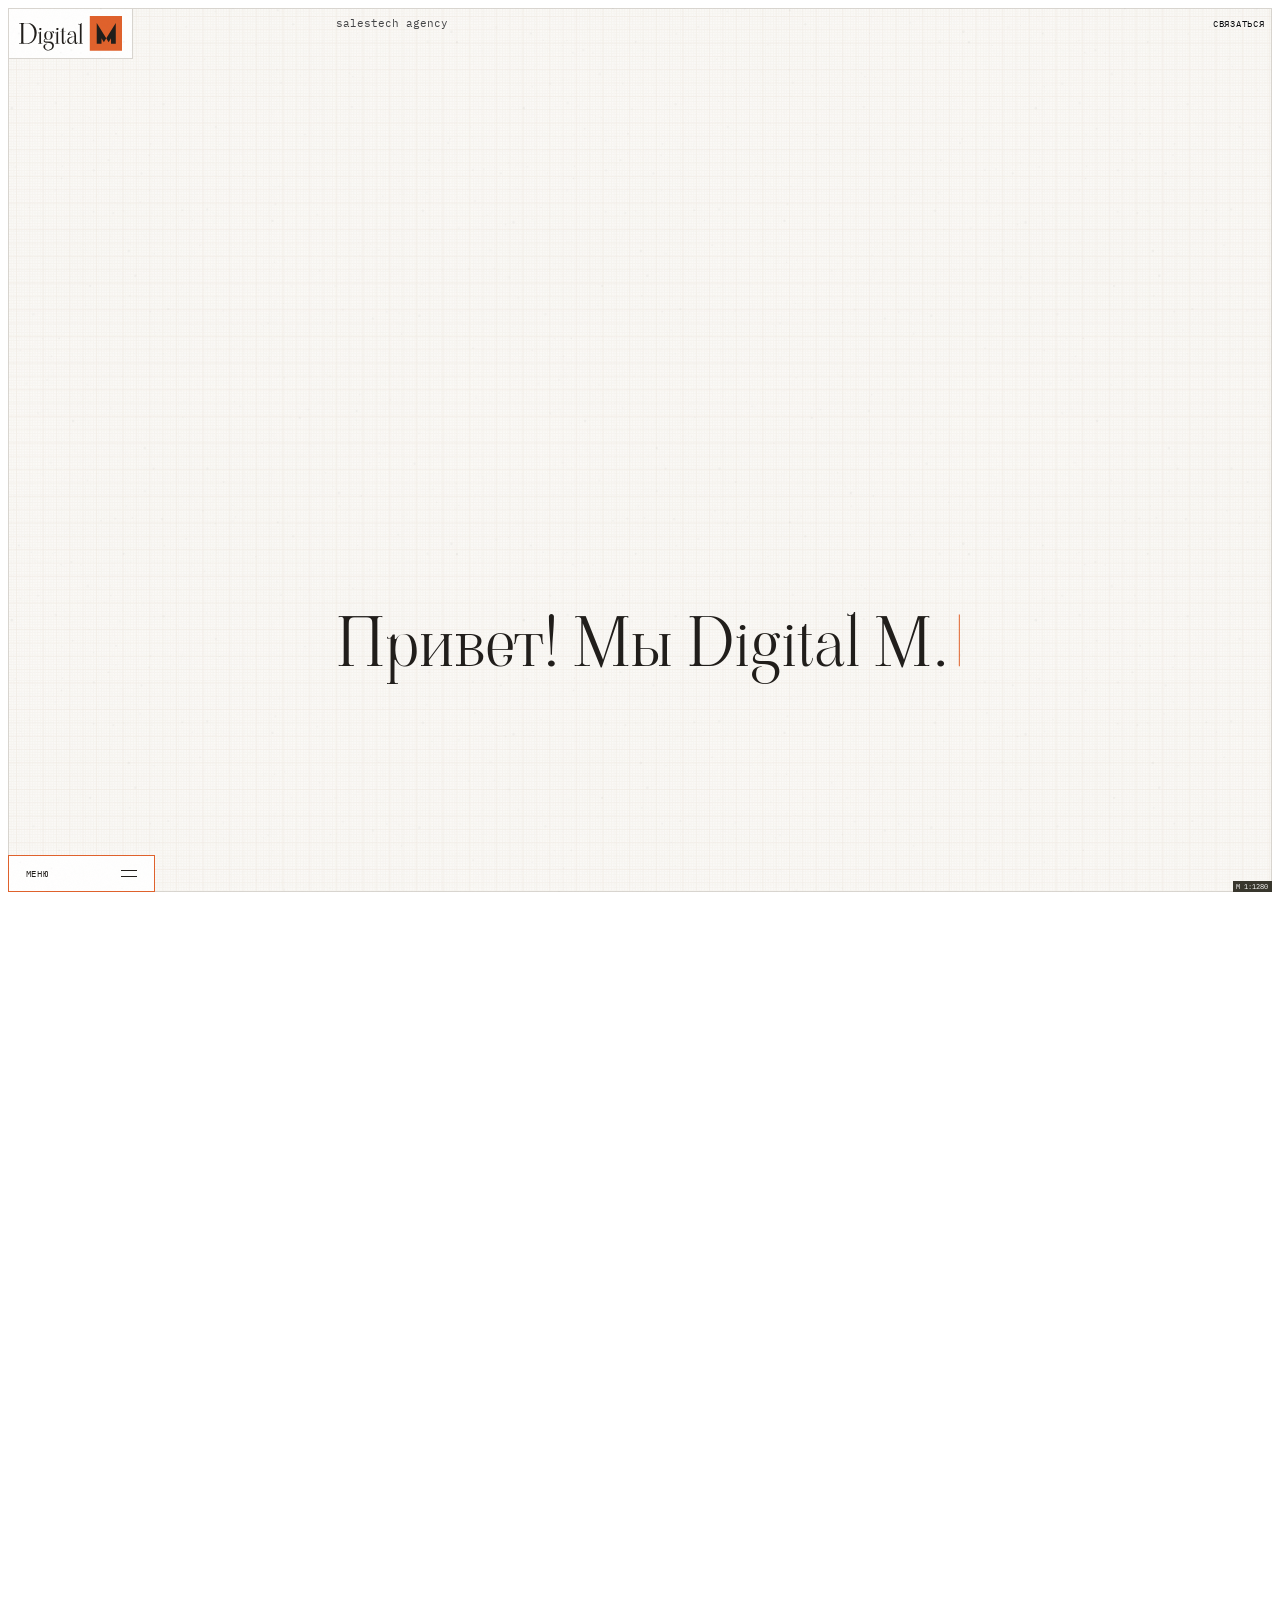
==== 1210/index.html @ f9a09f6c "Digital M — демо сайта 12.10 в /1210/ (попап «Расскажем о кейсах», согласие, вертикальный iPad, икон" ====
<!doctype html>
<html lang="ru">
<meta charset="utf-8">
<meta name="viewport" content="width=device-width, initial-scale=1">
<meta name="robots" content="noindex, nofollow">
<title>Digital M — salestech agency</title>
<meta name="description" content="Digital M — salestech agency: performance-маркетинг, медийная и контекстная реклама, social media и промо.">
<meta property="og:type" content="website">
<meta property="og:title" content="Digital M — salestech agency">
<meta property="og:description" content="Привет! Мы Digital M. Просто и быстро о том, кто мы и что умеем.">
<meta property="og:url" content="https://digitalm.agency/">
<meta property="og:image" content="https://digitalm.agency/og.png">
<meta property="og:image:width" content="1200">
<meta property="og:image:height" content="630">
<meta name="twitter:card" content="summary_large_image">
<link rel="icon" href="favicon.svg" type="image/svg+xml">
<link rel="apple-touch-icon" href="apple-touch-icon.png">
<meta name="theme-color" content="#FBFAF8">
<link rel="preconnect" href="https://fonts.googleapis.com">
<link rel="preconnect" href="https://fonts.gstatic.com" crossorigin>
<link href="https://fonts.googleapis.com/css2?family=IBM+Plex+Mono:wght@400&family=IBM+Plex+Sans:wght@400&family=Viaoda+Libre&display=swap" rel="stylesheet">
<style>
html{ font-size: calc(100vw / 120); }        
html{ scrollbar-width:none }
html::-webkit-scrollbar{ display:none }
:root{
  --paper:#FBFAF8; --ink:#211E1B; --sand:#E0C8A3; --teal:#417E8D; --terra:#E0622C;
  --mark-dark:#B9B5AC;
  --mark: var(--mark-dark);
  --pole: 0.75rem;     
  --col:  7rem;        
  --gut:  3rem;        
  --pad:  0.75rem;     
  --inset: 1rem;       
  --mark-inset: 0.25rem; 
  --ui-inset: 0.75rem;  
  --plate-h: 3.25rem;  
  --btn-size: 0.875rem;  
  --btn-h: 3.5rem;       
  --btn-pad: 1.5625rem;  
  --cross: 0.75rem;    
  --win: var(--paper);
  --win-ink: var(--ink);
  --mm: .25rem;
  --mm-mid: 1.25rem;
  --mm-major: 2.5rem;
  --vellum: #F6F2EC;
  --white: #FFFFFF;
  --ash: #D9D6D1;    
  --bark: #38362D;   
  --mm-c:       #F7F5F1;                                              
  --mm-mid-c:   color-mix(in srgb, #F2EDE6 41%, transparent);         
  --mm-major-c: color-mix(in srgb, #F2EDE6 37%, transparent);         
  --mm-w: .5px;   
  --paper-tex: none;
}
:root.paper-heron{ --paper-tex: url(paper-heron.png); }
:root.paper-white{ --paper-tex: url(paper-heron-white.png); }
@media (max-resolution: 1.5dppx){ :root{ --mm-w: 1px; } }
@media (max-resolution: 1.5dppx){ :root .svc:not(:last-child)::after, :root .f-line, :root .menu-panel a:last-of-type::after{ transform:none; } }   
*{box-sizing:border-box; margin:0}
html{ font-synthesis: none; -webkit-font-smoothing: antialiased; }
body{ background:var(--white); font-family:"IBM Plex Mono",ui-monospace,Menlo,monospace; color:var(--ink);
      font-weight:400; }
.sheet{ position:fixed; inset:0; z-index:1; padding:var(--pole); }
.window{
  position:relative; width:100%; height:100%; background:var(--win); color:var(--win-ink);
  background-image: var(--paper-tex);   
  background-size: 124px 124px;
  overflow:hidden;
  transition: background .35s ease, color .35s ease;
}
.window::before{ content:""; position:absolute; inset:0; pointer-events:none; z-index:1;
  background-image:
    linear-gradient(to right,  var(--mm-major-c) var(--mm-w), transparent var(--mm-w)),
    linear-gradient(to bottom, var(--mm-major-c) var(--mm-w), transparent var(--mm-w)),
    linear-gradient(to right,  var(--mm-mid-c) var(--mm-w), transparent var(--mm-w)),
    linear-gradient(to bottom, var(--mm-mid-c) var(--mm-w), transparent var(--mm-w)),
    linear-gradient(to right,  var(--mm-c) var(--mm-w), transparent var(--mm-w)),
    linear-gradient(to bottom, var(--mm-c) var(--mm-w), transparent var(--mm-w));
  background-size: var(--mm-major) var(--mm-major), var(--mm-major) var(--mm-major),
    var(--mm-mid) var(--mm-mid), var(--mm-mid) var(--mm-mid), var(--mm) var(--mm), var(--mm) var(--mm);
  background-position: var(--pad) var(--pad);
}
.window::after{ content:""; position:absolute; inset:0; pointer-events:none; z-index:4;
  border:1px solid var(--ash); }   
.x{ position:absolute; width:var(--cross); height:var(--cross); pointer-events:none; z-index:4 }
.x::before,.x::after{ content:""; position:absolute; background:var(--mark); }
.x::before{ left:0; top:50%; width:100%; height:1px; transform:translateY(-50%); }
.x::after{ top:0; left:50%; height:100%; width:1px; transform:translateX(-50%); }
.x.tl{ left:var(--mark-inset); top:var(--mark-inset); }
.x.tr{ right:var(--mark-inset); top:var(--mark-inset); }
.x.bl{ left:var(--mark-inset); bottom:var(--mark-inset); }
.x.br{ right:var(--mark-inset); bottom:var(--mark-inset); }
.x{ display:none; }
.plate{ position:absolute; z-index:5; width:13.75rem; height:var(--btn-h);   
        border:1px solid var(--mark-dark); background:var(--white);   
        display:flex; align-items:center; padding:0 var(--btn-pad);
        font-size:var(--btn-size); letter-spacing:.08em; text-transform:uppercase;
        cursor:pointer; overflow:hidden; }
.plate span{ position:relative; z-index:1; transition:color .25s ease; margin-right:auto; }
.plate i{ position:relative; z-index:1; width:1.5rem; height:1.5rem; flex:none; display:block; }
.plate i::before,.plate i::after{ content:""; position:absolute; left:0; top:50%;
          height:1px; width:100%; background:currentColor; transform-origin:center; }
.plate i::before{ transform:translateY(-3px); }
.plate i::after{  transform:translateY(3px); }
.plate::before{ content:""; position:absolute; inset:0; background:var(--terra);
        transform:scaleX(0); transform-origin:left; transition:transform .28s ease; }
.plate:hover::before{ transform:scaleX(1); }
.plate:hover span{ color:var(--paper); }
.plate:hover i::before,.plate:hover i::after{ background:var(--paper); }
.menu{ border-color:var(--terra); }
.logo{ cursor:pointer; position:absolute; z-index:5; left:0; top:0;
       padding:calc(var(--ui-inset) - 1px) calc(var(--inset) - 1px);
       background:var(--white); border:1px solid var(--ash);   
       color:var(--win-ink); line-height:0; }
.logo svg{ height:var(--plate-h); width:auto; display:block; }
.contact{ position:absolute; z-index:5; right:var(--ui-inset); top:var(--ui-inset);
          width:auto; height:auto; border:0; background:none; padding:0;
          line-height:1.5rem; overflow:visible; }
.contact::before{ content:none; }
.contact span{ transition:color .25s ease; margin-right:-.08em; }
.contact:hover span{ color:var(--terra); }
.menu{ left:0; bottom:0; }   
.scale{ position:absolute; z-index:5; right:0; bottom:0;
        font-size:0.6875rem; line-height:1rem;
        background:var(--bark); color:var(--white); padding:0 .375rem 0 .3125rem; }   
.grain, .grain-hot{ position:absolute; pointer-events:none; z-index:6;
                    mix-blend-mode:multiply; will-change:transform; }
.grain{ inset:0; opacity:.1; }   
.grain-hot{ top:0; left:0; width:34rem; height:34rem; opacity:.3;
            margin:-17rem 0 0 -17rem;             
            -webkit-mask-image: radial-gradient(circle at center, #000 0%, rgba(0,0,0,.55) 38%, transparent 70%);
                    mask-image: radial-gradient(circle at center, #000 0%, rgba(0,0,0,.55) 38%, transparent 70%); }
@media (prefers-reduced-motion:reduce){ .grain-hot{ display:none; } }
.fx{ position:absolute; inset:0; width:100%; height:100%; pointer-events:none; z-index:6; mix-blend-mode:multiply; }
.menu-wrap{
  position:absolute; z-index:5; left:0; bottom:var(--btn-h);
  width:13.75rem;   
  pointer-events:none;
}
.menu-wrap .x{ opacity:0; transition:opacity .2s ease .12s; }
.window.menu-open .menu-wrap .x{ opacity:1; }
.menu-wrap .x.tl{ left:calc(var(--cross)*-1); top:calc(var(--cross)*-1); }
.menu-wrap .x.tr{ right:calc(var(--cross)*-1); top:calc(var(--cross)*-1); }
.menu-wrap .x.br{ right:calc(var(--cross)*-1); bottom:calc(var(--cross)*-1); }
.menu-wrap .x.bl{ left:calc(var(--cross)*-1); bottom:calc(var(--btn-h) * -1 - var(--cross)); }
.menu-wrap .x.br{ right:calc(var(--cross)*-1); bottom:calc(var(--btn-h) * -1 - var(--cross)); }
.menu-panel{
  border:1px solid var(--terra); border-bottom:none; background:var(--white);   
  display:grid; overflow:hidden;
  transform:scaleY(0); transform-origin:bottom; opacity:0;
  transition:transform .28s ease, opacity .18s ease;
  pointer-events:none;
}
.menu-panel a{
  position:relative; height:var(--btn-h); display:flex; align-items:center;
  padding:0 var(--btn-pad); overflow:hidden;
  font-size:var(--btn-size); letter-spacing:.08em; text-transform:uppercase;
  color:inherit; text-decoration:none;
}
.menu-panel a:last-of-type{ position:relative; }
.menu-panel a:last-of-type::after{
  content:""; position:absolute; left:0; right:0; bottom:0; height:1px; z-index:2;
  transform:scaleY(.5); transform-origin:bottom;   
  background-image: repeating-linear-gradient(to right,
    var(--rule) 0 10px, transparent 10px 13px);
}
.menu-panel{ --rule: var(--terra); }
.menu-panel a span{ position:relative; z-index:1; transition:color .25s ease; }
.menu-panel a::before{ content:""; position:absolute; inset:0; background:var(--terra);
  transform:scaleX(0); transform-origin:left; transition:transform .28s ease; }
.menu-panel a:hover::before{ transform:scaleX(1); }
.menu-panel a:hover span{ color:var(--paper); }
.menu-contacts{ display:none; }   
.menu-panel a.inert{ color:var(--mark-dark); cursor:default; }
.menu-panel a.inert:hover::before{ transform:scaleX(0); }
.menu-panel a.inert:hover span{ color:var(--mark-dark); }
.window.menu-open .menu-panel{ transform:scaleY(1); opacity:1; pointer-events:auto; }
.window.menu-open .menu{ border-top:none; }
.plate i::before,.plate i::after{ transition:background .25s ease, transform .28s ease; }
.window.menu-open .menu i::before{ transform:translateY(0) rotate(45deg); }
.window.menu-open .menu i::after{  transform:translateY(0) rotate(-45deg); }
.stage{ position:absolute; inset:0; z-index:2; overflow:hidden; }
.belt{ position:absolute; inset:0; will-change:transform; }
.scene{ position:relative; width:100%; height:100%; }
.scene-hero{ display:grid;
  grid-template-columns: repeat(12, var(--col));
  grid-template-rows: 1fr;
  column-gap: var(--gut);
  padding: var(--pad);
  align-content:end;
}
.kicker{ position:absolute; z-index:5; left:30.75rem; top:.6125rem; width:27rem;   
        font-size:1rem; line-height:1.5rem; opacity:.75; }
.kicker, .contact{ mix-blend-mode:difference; color:var(--white); }
.contact span{ color:var(--white); }
.contact:hover span{ color:#1F9DD3; }
.hero-body{ grid-column: 1 / -1; display:grid; grid-template-columns: subgrid; align-items:end;
       padding-bottom:0; margin-bottom:-0.9925rem; }
.tezis{ grid-column: 4 / span 8; font-family:"Viaoda Libre",Georgia,serif;
        font-weight:400; font-size:6.25rem; line-height:6.75rem; }
.tezis{ position:relative; }
.tezis br.m{ display:none; }
.tezis.ждёт{ visibility:hidden; }
.tw{ visibility:hidden; }
.tw.on{ visibility:visible; }
.tw-tail{ display:inline; }
.cursor{ position:absolute; color:var(--terra); opacity:0; pointer-events:none; }
.cursor svg{ display:block; width:100%; height:100%; overflow:visible;
             transform-origin:50% 100%; transition:transform .42s cubic-bezier(.4,0,.2,1); }
.cursor .head{ opacity:0; transition:opacity .28s ease .18s; }
.cursor.typing{ opacity:1; animation:caret-blink 1.06s steps(1,end) infinite; }
.cursor.typing svg{ transform:scaleY(var(--k,1.4)); }
.cursor.done{ opacity:1; pointer-events:auto; cursor:pointer;
              animation:arrow-hint 1.9s ease-in-out infinite; }
.cursor.done .head{ opacity:1; }
.cursor.done:hover{ opacity:.7; }
@keyframes caret-blink{ 0%,52%{opacity:1} 53%,100%{opacity:0} }
@keyframes arrow-hint{ 0%,100%{transform:translateY(-.125rem)} 50%{transform:translateY(.25rem)} }
@media (prefers-reduced-motion:reduce){
  .tw{ visibility:visible; }
  .cursor{ animation:none; }
  .cursor.typing{ display:none; }
}
.scene-team{ display:grid;
  grid-template-columns: repeat(12, var(--col));
  column-gap: var(--gut);
  padding: 9.5rem var(--pad) 0;     
  align-content:start;
}
.marina{ grid-column: 4 / span 3; align-self:start; }
.staff{ grid-column: 8 / span 5; display:grid;
        grid-template-columns: 17rem 17rem; column-gap: 13rem; row-gap: 11rem;
        align-items:start; will-change:transform; }
.card{ display:block; }
.shot{ width:100%; aspect-ratio:1/1; overflow:hidden; background:var(--mark-dark); }
.shot img{ width:100%; height:100%; object-fit:cover; display:block; }
.role{ margin-top:2rem; font-family:"IBM Plex Mono",ui-monospace,monospace;
       font-size:1rem; line-height:1.5rem; color:var(--terra); }      
.name{ margin-top:1.625rem; font-family:"Viaoda Libre",Georgia,serif; font-weight:400;
       font-size:2.5rem; line-height:2.625rem; }  
.bio{ margin-top:1.25rem; font-family:"IBM Plex Sans",system-ui,sans-serif;
      font-size:1.125rem; line-height:1.75rem; letter-spacing:-.02em; }  
.scene-services{ display:grid;
  grid-template-columns: repeat(12, var(--col));
  column-gap: var(--gut);
  padding: 9.5rem var(--pad) 0;
  align-content:start;
}
.svc{ grid-column: 4 / span 9; display:grid; grid-template-columns: subgrid;
      padding: 2rem 0; will-change:transform; position:relative; }
.svc:not(:last-child)::after{ content:""; position:absolute; left:0; right:0; bottom:0; height:1px;
      transform:scaleY(.5); transform-origin:bottom;
      background: repeating-linear-gradient(to right, var(--mark) 0 .625rem, transparent .625rem .8125rem); }
.svc:first-child{ padding-top:0; }
.svc::after, .f .f-line{ clip-path:inset(0 100% 0 0);
      transition:clip-path .8s cubic-bezier(.215,.61,.355,1) var(--dl,0s); }
.svc.in::after, .f.in .f-line{ clip-path:inset(0 0 0 0); }
.svc-name{ grid-column: 1 / span 5; font-family:"Viaoda Libre",Georgia,serif;
           font-weight:400; font-size:6.25rem; line-height:6.75rem; }
.svc-list{ grid-column: 7 / span 3; }
.svc-list li{ list-style:none; }
.svc-list li{ font-family:"IBM Plex Sans",system-ui,sans-serif;
              font-size:1.125rem; line-height:1.75rem; letter-spacing:-.02em; }   
.scene-cases{ display:grid;
  grid-template-columns: repeat(12, var(--col));
  column-gap: var(--gut);
  padding: 9.5rem var(--pad) 0;
  align-content:start;
}
.cases-head{ grid-column: 4 / span 9; display:flex; justify-content:space-between; align-items:flex-end; }
.cases-title{ font-family:"Viaoda Libre",Georgia,serif; font-weight:400; font-size:6.25rem; line-height:6.75rem; margin-top:-.9375rem; }
.cases-nav{ display:flex; align-items:center; gap:1rem; padding-bottom:1rem; font-size:1rem; line-height:1.5rem; }
.cases-arrow{ font:inherit; color:inherit; background:none; border:0; padding:.25rem .5rem; cursor:pointer;
              transition:color .25s ease; }
.cases-arrow:hover{ color:var(--terra); }
.cases-arrow:disabled{ color:var(--mark-dark); cursor:default; }
.cases-tape{ grid-column: 4 / -1; margin-right: calc(-1 * var(--pad)); margin-top:2.5rem; overflow:hidden; }
.cases-track{ display:flex; gap:var(--gut); transition:transform .7s cubic-bezier(.215,.61,.355,1); will-change:transform; }
.case{ flex:0 0 min(57rem, calc((100vh - 35rem) * 16 / 9)); }
.case > *{ --u: 1rem; }   
.case-body{ display:grid; grid-template-columns: minmax(0, 1fr) minmax(0, 1fr); column-gap:calc(3 * var(--u));
            margin-top:calc(1.5 * var(--u)); }
.case-name{ font-family:"Viaoda Libre",Georgia,serif; font-weight:400; font-size:max(calc(2.5 * var(--u)), 2rem); line-height:max(calc(2.625 * var(--u)), 2.125rem); }
.case-desc{ margin-top:calc(1 * var(--u)); font-family:"IBM Plex Sans",system-ui,sans-serif;
            font-size:max(calc(1.125 * var(--u)), 1rem); line-height:max(calc(1.75 * var(--u)), 1.5rem); letter-spacing:-.02em; }   
.case-shot{ position:relative; aspect-ratio:16 / 9; overflow:hidden; background:var(--mark); }
.case-shot img{ width:100%; height:100%; object-fit:cover; display:block; }
.case-chips{ position:absolute; right:calc(.75 * var(--u)); bottom:calc(.75 * var(--u)); display:flex; gap:calc(.25 * var(--u)); margin:0; padding:0; }
.case-chips li{ list-style:none; background:var(--white); padding:calc(.25 * var(--u)) calc(.5 * var(--u));
                font-size:max(calc(.75 * var(--u)), .6875rem); line-height:max(calc(1 * var(--u)), .9375rem); }
.case-nums{ display:grid; grid-template-columns: repeat(2, minmax(0, 1fr)); column-gap:calc(1.5 * var(--u));
            padding-top:0; align-content:start; }   
.num b{ display:block; font-weight:400; font-size:1.5rem; line-height:1.75rem; color:var(--terra);   
        padding-bottom:.8125rem; position:relative; white-space:nowrap; }   
.num b::after{ content:""; position:absolute; left:0; right:0; bottom:0; height:1px;
      background: repeating-linear-gradient(to right, var(--terra) 0 .625rem, transparent .625rem .8125rem); }
.num span{ display:block; margin-top:calc(.75 * var(--u));   
           font-size:max(calc(1 * var(--u)), .875rem); line-height:max(calc(1.25 * var(--u)), 1.125rem); }   
.scene-form{ display:grid;
  grid-template-columns: repeat(12, var(--col));
  column-gap: var(--gut);
  padding: 9.5rem var(--pad) 0;
  align-content:start;
}
.form-head{ grid-column: 4 / span 6; font-family:"Viaoda Libre",Georgia,serif;
            font-weight:400; font-size:6.25rem; line-height:6.75rem; will-change:transform; }
.form-grid{ grid-column: 4 / span 8; display:grid; grid-template-columns: 1fr 1fr;
            column-gap: var(--gut); margin-top:2rem; }
.f{ position:relative; height:6rem; will-change:transform; }
.f.wide{ grid-column: 1 / -1; }
.f.tall{ height:9rem; }
.f textarea{ position:absolute; left:0; bottom:1rem; top:3rem; width:100%;
          border:0; background:transparent; color:inherit; outline:none; resize:none;
          font-family:"IBM Plex Sans",system-ui,sans-serif; font-size:2rem;
          line-height:2.75rem; letter-spacing:-.02em; }
.f.tall .f-file{ position:absolute; right:0; top:1.25rem; height:1.5rem;
         cursor:pointer; display:flex; align-items:center; z-index:2; }
.f-file input{ position:absolute; width:1px; height:1px; opacity:0; pointer-events:none; }
.f-file b{ font-weight:400; font-family:"IBM Plex Mono",ui-monospace,monospace;
           font-size:var(--btn-size); letter-spacing:.08em; text-transform:uppercase;
           color:var(--mark-dark); transition:color .25s ease; }
.f-file:hover b{ color:var(--terra); }
.f-file.has b{ color:var(--win-ink); }
.f-label{ position:absolute; left:0; top:1.25rem; pointer-events:none;
          font-family:"IBM Plex Mono",ui-monospace,monospace; font-size:var(--btn-size);
          line-height:1.5rem; letter-spacing:.08em; text-transform:uppercase;
          color:var(--mark-dark); }
.f input{ position:absolute; left:0; bottom:1rem; width:100%; height:2.25rem;
          border:0; background:transparent; color:inherit; outline:none;
          font-family:"IBM Plex Sans",system-ui,sans-serif; font-size:2rem;
          line-height:2.25rem; letter-spacing:-.02em; }
.f-line{ position:absolute; left:0; right:0; bottom:0; height:1px; background:var(--mark);
        transform:scaleY(.5); transform-origin:bottom; }   
.f-line::after{ content:""; position:absolute; inset:0; background:var(--terra);
          transform:scaleX(0); transform-origin:left; transition:transform .28s ease; }
.f:focus-within .f-line::after{ transform:scaleX(1); }
.form-send{ grid-column: 1 / -1; margin-top:0; width:100%; height:7rem;
            border:0; background:transparent; color:inherit;
            font-family:"IBM Plex Mono",ui-monospace,monospace; font-size:var(--btn-size);
            letter-spacing:.08em; text-transform:uppercase; text-align:left;
            padding:0; cursor:pointer; position:relative;
            display:flex; align-items:center; will-change:transform; }
.form-send span{ position:relative; z-index:1; padding-left:var(--btn-pad);
            transition:color .25s ease; }
.form-send::before{ content:""; position:absolute; inset:-1px 0 0 0; background:var(--terra);
            transform:scaleX(0); transform-origin:left; transition:transform .28s ease; }
.form-send:hover::before{ transform:scaleX(1); }
.form-send:hover span{ color:var(--paper); }
.form-info{ position:absolute; left:30.75rem; right:var(--pad); bottom:.4375rem;
            margin:0; padding:0; border:0;
            display:grid; grid-template-columns: repeat(3, 1fr); column-gap: var(--gut);
            will-change:transform; }   
.form-info div{ display:block; }
.form-info dt{ font-family:"IBM Plex Mono",ui-monospace,monospace; font-size:var(--btn-size);
               line-height:1.5rem; letter-spacing:.08em; text-transform:uppercase;
               color:var(--mark-dark); }
.form-info dd{ margin:.75rem 0 0; font-family:"IBM Plex Sans",system-ui,sans-serif;
               font-size:1.5rem; line-height:2.25rem; }
.form-info dd.fish{ }
.form-info a, .form-info .lnk{ color:inherit; text-decoration:none; cursor:pointer;
            transition:color .25s ease; }
.form-info a:hover, .form-info .lnk:hover{ color:var(--terra); }
.form-info .lnk + .lnk{ margin-left:1.5rem; }
.agree{ grid-column:1 / -1; position:relative; padding:1.5rem 0; display:flex; align-items:center; gap:.75rem;   
        cursor:pointer; font-family:"IBM Plex Sans",system-ui,sans-serif; font-size:1rem; line-height:1.5rem; }
.agree input{ appearance:none; -webkit-appearance:none; flex:none; width:1.25rem; height:1.25rem; margin:0;
        border:1px solid var(--mark-dark); background:var(--white); cursor:pointer; position:relative;
        transition:background .2s ease, border-color .2s ease; }
.agree input:checked{ background:var(--terra); border-color:var(--terra); }
.agree input:checked::after{ content:""; position:absolute; left:.375rem; top:.125rem; width:.3125rem; height:.6875rem;
        border:solid var(--white); border-width:0 1.5px 1.5px 0; transform:rotate(45deg); }
.agree a{ color:inherit; text-decoration:underline; text-underline-offset:.2em; text-decoration-thickness:1px;
        transition:color .25s ease; }
.agree a:hover{ color:var(--terra); }
.f.err .f-label, .agree.err{ color:var(--terra); }
.f.err .f-line::after{ transform:scaleX(1); }          
.agree.err input{ border-color:var(--terra); }
.pop-veil{ position:absolute; inset:0; z-index:7; background:color-mix(in srgb, var(--paper) 78%, transparent);
        opacity:0; pointer-events:none; transition:opacity .28s ease; }
.pop{ position:absolute; z-index:8; left:30.75rem; top:50%; width:57rem;
        background:var(--white); border:1px solid var(--terra); padding:3rem 3rem 0;
        opacity:0; pointer-events:none; transform:translateY(calc(-50% + 1rem));
        transition:opacity .28s ease, transform .28s ease; }
.window.pop-open .pop-veil{ opacity:1; pointer-events:auto; }
.window.pop-open .pop{ opacity:1; pointer-events:auto; transform:translateY(-50%); }
.pop-close{ right:-1px; top:-1px; border-color:var(--terra);
        padding-right:calc(var(--btn-pad) - .125rem); }   
.pop-close i::before{ transform:rotate(45deg); }
.pop-close i::after{  transform:rotate(-45deg); }
.pop-kicker{ font-size:var(--btn-size); line-height:1.5rem; letter-spacing:.08em; text-transform:uppercase;
        color:var(--mark-dark); }
.pop-head{ margin-top:2rem; font-family:"Viaoda Libre",Georgia,serif; font-weight:400;
        font-size:4rem; line-height:4.5rem; }
.pop-text{ margin-top:1rem; max-width:42rem; font-family:"IBM Plex Sans",system-ui,sans-serif;
        font-size:1.25rem; line-height:1.75rem; }
.pop-grid{ display:grid; grid-template-columns:1fr 1fr; column-gap:var(--gut); margin-top:1rem; }
.pop .f .f-line{ clip-path:none; }
.pop .agree{ padding-bottom:3rem; }      
.pop .form-send{ margin:0 -3rem; width:calc(100% + 6rem); }   
.pop .form-send span{ padding-left:calc(3rem + var(--btn-pad)); }   
.pop-done{ display:none; }
.pop.done .pop-grid, .pop.done .pop-text.ask{ display:none; }
.pop.done .pop-done{ display:block; }
.pop-done .form-send{ margin-top:2.5rem; }
.window.paper{ --win:var(--paper); --win-ink:var(--ink);   --mark:var(--mark-dark); }   
.window.sand { --win:var(--sand);  --win-ink:var(--ink);   --mark:var(--paper); }
.window.teal { --win:var(--teal);  --win-ink:var(--paper); --mark:var(--paper); }
.window.ink  { --win:var(--ink);   --win-ink:var(--paper); --mark:var(--paper); }
</style>
<link rel="stylesheet" href="mobile.css?v=1210d" media="(max-width: 767px), (orientation: portrait) and (max-width: 1100px)">
<div class="sheet">
  <div class="window paper" id="win">
    <span class="x tl"></span><span class="x tr"></span><span class="x bl"></span><span class="x br"></span>
    <div class="grain" id="grain"></div>
    <div class="grain-hot" id="grainHot"></div>
    <div class="stage">
    <div class="belt" id="belt">
    <section class="scene scene-hero" id="hero">
      <div class="hero-body">
        <h1 class="tezis">Привет!<br class="m"> Мы Digital&nbsp;M. <br>Просто и&nbsp;быстро<br class="m"> о&nbsp;том, <br class="d">кто мы<br class="m"> и&nbsp;что умеем.<br><span class="tw-tail">&#8203;</span></h1>
        <script>
          (function(){
            var h = document.currentScript.previousElementSibling;
            h.classList.add('ждёт');
            setTimeout(function(){ h.classList.remove('ждёт'); }, 4000);
          })();
        </script>
      </div>
    </section>
    <section class="scene scene-team" id="team">
      <article class="card marina">
        <div class="shot"><img src="foto/marina.png" alt=""></div>
        <div class="role accent">CEO, управляющий партнер</div>
        <h2 class="name">Марина <br>Зрилова</h2>
        <p class="bio">Опыт в&nbsp;digital 15&nbsp;лет. Строю партнерские отношения вдолгую и&nbsp;с&nbsp;направленностью на&nbsp;результат. Средний срок контракта 3&nbsp;года</p>
      </article>
      <div class="staff" id="staff">
          <article class="card">
            <div class="shot"><img src="foto/anastasia.png" alt=""></div>
            <div class="role">директор по развитию</div>
            <h2 class="name">Анастасия <br>Шелехова</h2>
            <p class="bio">Эксперт в&nbsp;digital 7 лет. 4&nbsp;высших образования.<br>Нахожу идеальное решение для&nbsp;вашей бизнес-задачи</p>
          </article>
          <article class="card">
            <div class="shot"><img src="foto/anna.png" alt=""></div>
            <div class="role">медиадиректор</div>
            <h2 class="name">Анна <br>Стец</h2>
            <p class="bio">Опыт в&nbsp;диджитал 10&nbsp;лет.<br>Поиск новых источников трафика, медиа-миксов, новых технологий, обзор медиарынка, трендов</p>
          </article>
          <article class="card">
            <div class="shot"><img src="foto/varvara.png" alt=""></div>
            <div class="role">performance-директор</div>
            <h2 class="name">Варвара <br>Негробова</h2>
            <p class="bio">Эксперт в&nbsp;digital 13&nbsp;лет. Опыт маркетолога на стороне клиента и диджитал-менеджера помогает выстроить четкий бизнес-процесс для&nbsp;быстрой и&nbsp;качественной работы с&nbsp;клиентами</p>
          </article>
          <article class="card">
            <div class="shot"><img src="foto/maria.png" alt=""></div>
            <div class="role">SM-директор</div>
            <h2 class="name">Мария <br>Барабанова</h2>
            <p class="bio">Опыт в&nbsp;digital 8&nbsp;лет.<br>Успешное создание смм-стратегий и&nbsp;реализация btl-кампаний и спецпроектов</p>
          </article>
      </div>
    </section>
    <section class="scene scene-services" id="services">
      <div class="svc">
        <h2 class="svc-name">Brandformance</h2>
        <ul class="svc-list"><li>performance-маркетинг</li><li>медийная реклама</li><li>контекстная реклама</li></ul>
      </div>
      <div class="svc">
        <h2 class="svc-name">Social Media</h2>
        <ul class="svc-list"><li>инфлюэнс-маркетинг</li><li>smm-стратегии</li><li>создание контента / продвижение / публикации / модерация</li><li>посевы в&nbsp;пабликах</li><li>спецпроекты</li></ul>
      </div>
      <div class="svc">
        <h2 class="svc-name">Promo</h2>
        <ul class="svc-list"><li>чековые промо под&nbsp;ключ</li><li>креативные идеи и&nbsp;адаптация под&nbsp;форматы</li><li>варианты механики</li><li>создание промо-сайтов</li><li>размещение</li><li>модерация чеков</li></ul>
      </div>
    </section>
    <section class="scene scene-cases" id="cases">
      <div class="cases-head">
        <h2 class="cases-title">Кейсы</h2>
        <div class="cases-nav" id="casesNav">
          <button class="cases-arrow" data-dir="-1" aria-label="предыдущий кейс">←</button>
          <span class="cases-count" id="casesCount">01 / 02</span>
          <button class="cases-arrow" data-dir="1" aria-label="следующий кейс">→</button>
        </div>
      </div>
      <div class="cases-tape">
        <div class="cases-track" id="casesTrack">
          <article class="case">
            <div class="case-shot"><img src="foto/case-saan.jpg" alt="">
              <ul class="case-chips"><li>медиа</li><li>контекст</li><li>классифайды</li><li>таргет</li></ul></div>
            <div class="case-body"><div class="case-text">
              <h3 class="case-name">МФК SAAN</h3>
              <p class="case-desc">Держим проект в&nbsp;ТОП-3 по&nbsp;продажам без роста бюджета: перестроили медиа под&nbsp;бизнес-цели.</p>
            </div>
            <div class="case-nums">
              <div class="num"><b>ТОП-3</b><span>по продажам в&nbsp;конкурентном поле</span></div>
              <div class="num"><b>x2 раза</b><span>рост доли внутренних продаж</span></div>
            </div></div>
          </article>
          <article class="case">
            <div class="case-shot"><img src="foto/case-brusnika.jpg" alt="">
              <ul class="case-chips"><li>flash-активация</li><li>production</li><li>медиа</li></ul></div>
            <div class="case-body"><div class="case-text">
              <h3 class="case-name">Брусника</h3>
              <p class="case-desc">«Обменяю 20&nbsp;см² на&nbsp;20&nbsp;м²»&nbsp;— сервис обмена жилья через самого знаменитого жителя Фонтанки.</p>
            </div>
            <div class="case-nums">
              <div class="num"><b>&gt;500 тыс</b><span>общий охват</span></div>
              <div class="num"><b>&gt;300</b><span>реакций и&nbsp;репостов</span></div>
            </div></div>
          </article>
        </div>
      </div>
    </section>
    <section class="scene scene-form" id="form">
      <h2 class="form-head">Связаться с&nbsp;нами</h2>
      <form class="form-grid" id="formGrid" data-endpoint="" novalidate>
        <input type="hidden" name="source" value="связаться">
        <div class="f"><span class="f-label">имя</span><input type="text" name="name" aria-label="имя" data-need><span class="f-line"></span></div>
        <div class="f"><span class="f-label">компания</span><input type="text" name="company" aria-label="компания"><span class="f-line"></span></div>
        <div class="f"><span class="f-label">почта</span><input type="email" name="email" aria-label="почта" data-reach><span class="f-line"></span></div>
        <div class="f"><span class="f-label">телефон</span><input type="tel" name="phone" aria-label="телефон" data-reach><span class="f-line"></span></div>
        <div class="f wide tall">
          <span class="f-label">задача</span>
          <label class="f-file" id="fileRow"><b>прикрепить файл</b><input type="file" name="file" id="fileInput"></label>
          <textarea name="task" aria-label="задача" rows="3"></textarea>
          <span class="f-line"></span>
        </div>
        <label class="agree"><input type="checkbox" name="agree">
          <span>Согласен на&nbsp;обработку персональных данных и&nbsp;принимаю <a href="politika.html" target="_blank">политику обработки</a></span></label>
        <button class="form-send" type="submit"><span>отправить</span></button>
      </form>
      <dl class="form-info">
        <div><dt>телефон</dt><dd class="fish"><span class="lnk">+7 000 000-00-00</span></dd></div>
        <div><dt>почта</dt><dd><a href="mailto:info@digitalm.agency">info@digitalm.agency</a></dd></div>
        <div><dt>мессенджеры</dt><dd class="fish"><span class="lnk">телеграм</span><span class="lnk">вотсап</span><span class="lnk">макс</span></dd></div>
      </dl>
    </section>
    </div>
    </div>
    <div class="pop-veil" id="popVeil"></div>
    <div class="pop" id="pop" role="dialog" aria-modal="true" aria-labelledby="popHead" aria-hidden="true">
      <div class="plate pop-close" id="popClose" role="button" tabindex="0"><span>закрыть</span><i></i></div>
      <div class="pop-kicker">кейсы</div>
      <h2 class="pop-head" id="popHead">Расскажем о&nbsp;кейсах</h2>
      <p class="pop-text ask">Оставьте контакты — свяжемся, покажем кейсы на встрече или&nbsp;пришлём&nbsp;подборку под вашу задачу.</p>   
      <form class="pop-grid" id="popForm" data-endpoint="" novalidate>
        <input type="hidden" name="source" value="кейсы">
        <div class="f"><span class="f-label">имя</span><input type="text" name="name" aria-label="имя" data-need><span class="f-line"></span></div>
        <div class="f"><span class="f-label">компания</span><input type="text" name="company" aria-label="компания"><span class="f-line"></span></div>
        <div class="f wide"><span class="f-label">телефон или телеграм</span><input type="text" name="contact" aria-label="телефон или телеграм" data-need><span class="f-line"></span></div>
        <label class="agree"><input type="checkbox" name="agree">
          <span>Согласен на&nbsp;обработку персональных данных и&nbsp;принимаю <a href="politika.html" target="_blank">политику обработки</a></span></label>
        <button class="form-send" type="submit"><span>получить кейсы</span></button>
      </form>
      <div class="pop-done">
        <p class="pop-text">Свяжемся в&nbsp;течение рабочего дня.</p>
        <button class="form-send" type="button" id="popDoneClose"><span>закрыть</span></button>
      </div>
    </div>
    <div class="kicker">salestech agency</div>
    <div class="logo"><svg class="logo-svg" viewBox="322 224 3352 1120" fill="none" xmlns="http://www.w3.org/2000/svg" aria-label="Digital M">
<path d="M3674 224H2610V1344H3674V224Z" fill="#E0622C"/>
<path d="M2834 448L3142 946.355L3065.06 1070.94L2988.04 946.355V1120H2834V448Z" fill="#211E1B"/>
<path d="M3450 448L3142 946.355L3219 1070.94L3295.99 946.355V1120H3450V448Z" fill="#211E1B"/>
<path d="M325.205 1098.77C336.759 1102.42 347.401 1104.24 357.13 1104.24C368.684 1104.24 377.501 1101.2 383.582 1095.12C390.271 1088.43 393.616 1079 393.616 1066.84V501.316C393.616 489.154 390.271 480.033 383.582 473.952C377.501 467.263 368.684 463.918 357.13 463.918C347.401 463.918 336.759 465.743 325.205 469.391V446.588H607.056C659.352 446.588 707.391 459.966 751.174 486.722C795.564 513.478 830.53 551.18 856.07 599.827C881.609 648.474 894.379 703.811 894.379 765.836C894.379 828.47 881.305 887.151 855.157 941.879C829.618 996.607 794.652 1040.39 750.262 1073.23C706.479 1105.46 658.744 1121.57 607.056 1121.57H325.205V1098.77ZM586.989 1106.06C621.65 1106.06 656.919 1094.51 692.797 1071.4C729.282 1048.29 759.991 1012.42 784.923 963.77C809.855 914.515 822.32 853.401 822.32 780.43C822.32 723.878 811.375 671.278 789.484 622.63C768.2 573.375 739.316 534.153 702.83 504.965C666.953 475.776 628.339 461.182 586.989 461.182H504.896C493.951 461.182 483.917 464.527 474.796 471.216C466.283 477.297 462.026 487.33 462.026 501.316V1066.84C462.026 1080.83 466.283 1090.86 474.796 1096.94C483.917 1103.02 493.951 1106.06 504.896 1106.06H586.989Z" fill="currentColor"/>
<path d="M1010.3 678.193C1000.36 678.193 992.07 675.154 985.441 669.077C978.812 663 975.497 655.266 975.497 645.874C975.497 636.483 978.812 628.748 985.441 622.671C992.07 616.594 1000.36 613.556 1010.3 613.556C1020.25 613.556 1028.53 616.87 1035.16 623.5C1042.34 629.577 1045.93 637.035 1045.93 645.874C1045.93 655.266 1042.62 663 1035.99 669.077C1029.36 675.154 1020.8 678.193 1010.3 678.193ZM937.378 1106.62C946.769 1109.38 953.675 1110.76 958.095 1110.76C968.039 1110.76 974.392 1107.45 977.154 1100.82C979.916 1093.64 981.298 1083.14 981.298 1069.33V774.32C973.011 777.082 964.172 778.463 954.78 778.463C950.913 778.463 945.112 777.91 937.378 776.806V754.431H944.836C944.836 758.298 946.769 761.613 950.636 764.375C955.056 767.138 960.028 768.519 965.553 768.519C973.287 768.519 980.193 765.48 986.27 759.403C992.347 753.326 999.805 743.935 1008.64 731.228H1032.68V1069.33C1032.68 1083.69 1033.78 1094.19 1035.99 1100.82C1038.75 1107.45 1044.55 1110.76 1053.39 1110.76C1057.81 1110.76 1064.72 1109.38 1074.11 1106.62V1119.05H937.378V1106.62Z" fill="currentColor"/>
<path d="M985.441 669.077L986.117 668.34H986.117L985.441 669.077ZM985.441 622.671L984.765 621.934V621.934L985.441 622.671ZM1035.16 623.5L1034.45 624.207L1034.48 624.236L1034.52 624.263L1035.16 623.5ZM1035.99 669.077L1035.31 668.34V668.34L1035.99 669.077ZM937.378 1106.62L937.66 1105.66L936.378 1105.28V1106.62H937.378ZM977.154 1100.82L978.077 1101.2L978.083 1101.19L978.088 1101.18L977.154 1100.82ZM981.298 774.32H982.298V772.932L980.981 773.371L981.298 774.32ZM937.378 776.806H936.378V777.673L937.236 777.795L937.378 776.806ZM937.378 754.431V753.431H936.378V754.431H937.378ZM944.836 754.431H945.836V753.431H944.836V754.431ZM950.636 764.375L950.055 765.189L950.08 765.207L950.106 765.223L950.636 764.375ZM1008.64 731.228V730.228H1008.12L1007.82 730.657L1008.64 731.228ZM1032.68 731.228H1033.68V730.228H1032.68V731.228ZM1035.99 1100.82L1035.04 1101.14L1035.05 1101.17L1035.07 1101.2L1035.99 1100.82ZM1074.11 1106.62H1075.11V1105.28L1073.83 1105.66L1074.11 1106.62ZM1074.11 1119.05V1120.05H1075.11V1119.05H1074.11ZM937.378 1119.05H936.378V1120.05H937.378V1119.05ZM1010.3 678.193V677.193C1000.58 677.193 992.542 674.23 986.117 668.34L985.441 669.077L984.765 669.814C991.599 676.079 1000.14 679.193 1010.3 679.193V678.193ZM985.441 669.077L986.117 668.34C979.704 662.462 976.497 655 976.497 645.874H975.497H974.497C974.497 655.532 977.919 663.539 984.765 669.814L985.441 669.077ZM975.497 645.874H976.497C976.497 636.749 979.704 629.287 986.117 623.408L985.441 622.671L984.765 621.934C977.919 628.21 974.497 636.216 974.497 645.874H975.497ZM985.441 622.671L986.117 623.408C992.542 617.519 1000.58 614.556 1010.3 614.556V613.556V612.556C1000.14 612.556 991.599 615.67 984.765 621.934L985.441 622.671ZM1010.3 613.556V614.556C1020 614.556 1028.03 617.777 1034.45 624.207L1035.16 623.5L1035.87 622.793C1029.04 615.964 1020.49 612.556 1010.3 612.556V613.556ZM1035.16 623.5L1034.52 624.263C1041.49 630.164 1044.93 637.35 1044.93 645.874H1045.93H1046.93C1046.93 636.72 1043.2 628.99 1035.81 622.737L1035.16 623.5ZM1045.93 645.874H1044.93C1044.93 655 1041.73 662.462 1035.31 668.34L1035.99 669.077L1036.67 669.814C1043.51 663.539 1046.93 655.532 1046.93 645.874H1045.93ZM1035.99 669.077L1035.31 668.34C1028.9 674.22 1020.59 677.193 1010.3 677.193V678.193V679.193C1021 679.193 1029.82 676.088 1036.67 669.814L1035.99 669.077ZM937.378 1106.62L937.095 1107.58C946.495 1110.34 953.52 1111.76 958.095 1111.76V1110.76V1109.76C953.83 1109.76 947.043 1108.42 937.66 1105.66L937.378 1106.62ZM958.095 1110.76V1111.76C968.257 1111.76 975.099 1108.35 978.077 1101.2L977.154 1100.82L976.231 1100.43C973.685 1106.55 967.82 1109.76 958.095 1109.76V1110.76ZM977.154 1100.82L978.088 1101.18C980.916 1093.82 982.298 1083.18 982.298 1069.33H981.298H980.298C980.298 1083.1 978.917 1093.45 976.221 1100.46L977.154 1100.82ZM981.298 1069.33H982.298V774.32H981.298H980.298V1069.33H981.298ZM981.298 774.32L980.981 773.371C972.804 776.097 964.072 777.463 954.78 777.463V778.463V779.463C964.271 779.463 973.218 778.067 981.614 775.268L981.298 774.32ZM954.78 778.463V777.463C950.987 777.463 945.244 776.919 937.519 775.816L937.378 776.806L937.236 777.795C944.98 778.902 950.839 779.463 954.78 779.463V778.463ZM937.378 776.806H938.378V754.431H937.378H936.378V776.806H937.378ZM937.378 754.431V755.431H944.836V754.431V753.431H937.378V754.431ZM944.836 754.431H943.836C943.836 758.696 945.993 762.287 950.055 765.189L950.636 764.375L951.218 763.562C947.546 760.939 945.836 757.9 945.836 754.431H944.836ZM950.636 764.375L950.106 765.223C954.695 768.091 959.853 769.519 965.553 769.519V768.519V767.519C960.204 767.519 955.418 766.184 951.166 763.527L950.636 764.375ZM965.553 768.519V769.519C973.583 769.519 980.735 766.352 986.977 760.11L986.27 759.403L985.563 758.696C979.65 764.608 972.991 767.519 965.553 767.519V768.519ZM986.27 759.403L986.977 760.11C993.116 753.971 1000.61 744.522 1009.46 731.799L1008.64 731.228L1007.82 730.657C998.995 743.347 991.577 752.682 985.563 758.696L986.27 759.403ZM1008.64 731.228V732.228H1032.68V731.228V730.228H1008.64V731.228ZM1032.68 731.228H1031.68V1069.33H1032.68H1033.68V731.228H1032.68ZM1032.68 1069.33H1031.68C1031.68 1083.71 1032.78 1094.34 1035.04 1101.14L1035.99 1100.82L1036.94 1100.5C1034.78 1094.03 1033.68 1083.67 1033.68 1069.33H1032.68ZM1035.99 1100.82L1035.07 1101.2C1036.53 1104.71 1038.81 1107.37 1041.92 1109.15C1045.01 1110.91 1048.85 1111.76 1053.39 1111.76V1110.76V1109.76C1049.09 1109.76 1045.62 1108.96 1042.91 1107.41C1040.22 1105.87 1038.22 1103.56 1036.91 1100.43L1035.99 1100.82ZM1053.39 1110.76V1111.76C1057.97 1111.76 1064.99 1110.34 1074.39 1107.58L1074.11 1106.62L1073.83 1105.66C1064.44 1108.42 1057.66 1109.76 1053.39 1109.76V1110.76ZM1074.11 1106.62H1073.11V1119.05H1074.11H1075.11V1106.62H1074.11ZM1074.11 1119.05V1118.05H937.378V1119.05V1120.05H1074.11V1119.05ZM937.378 1119.05H938.378V1106.62H937.378H936.378V1119.05H937.378Z" fill="currentColor"/>
<path d="M1396.19 731.228C1387.9 729.018 1377.96 734.267 1366.35 746.973C1380.72 759.68 1391.49 775.424 1398.67 794.208C1405.86 812.991 1409.45 832.88 1409.45 853.873C1409.45 894.754 1398.12 927.901 1375.47 953.314C1353.37 978.727 1318.84 991.433 1271.89 991.433C1234.32 991.433 1203.93 982.042 1180.73 963.258C1168.58 966.573 1160.01 973.202 1155.04 983.147C1150.07 992.538 1147.58 1001.93 1147.58 1011.32C1147.58 1037.84 1171.62 1051.1 1219.68 1051.1L1309.18 1052.76C1356.13 1053.31 1391.22 1066.29 1414.42 1091.7C1438.17 1116.56 1450.05 1146.12 1450.05 1180.37C1450.05 1207.44 1442.59 1232.86 1427.68 1256.61C1412.76 1280.92 1391.77 1300.53 1364.7 1315.45C1337.63 1330.36 1306.69 1337.82 1271.89 1337.82C1242.61 1337.82 1215.54 1332.3 1190.67 1321.25C1166.37 1310.2 1147.03 1295.28 1132.67 1276.5C1118.86 1258.27 1111.95 1238.1 1111.95 1216.01C1111.95 1200.54 1116.09 1185.34 1124.38 1170.43C1132.67 1156.06 1145.65 1143.91 1163.33 1133.97C1181.56 1124.02 1204.49 1119.05 1232.11 1119.05V1125.68C1204.49 1125.68 1185.98 1133.69 1176.59 1149.71C1167.2 1165.73 1162.5 1187.83 1162.5 1216.01C1162.5 1245.84 1171.62 1270.97 1189.85 1291.42C1208.08 1312.41 1235.42 1322.91 1271.89 1322.91C1311.11 1322.91 1341.49 1310.75 1363.04 1286.44C1385.14 1262.69 1396.19 1229.26 1396.19 1186.17C1396.19 1122.09 1340.94 1090.05 1230.45 1090.05C1158.63 1090.05 1122.72 1070.43 1122.72 1031.21C1122.72 1016.85 1126.87 1002.21 1135.15 987.29C1143.99 972.374 1156.98 962.153 1174.1 956.629C1150.35 932.321 1138.47 898.069 1138.47 853.873C1138.47 815.201 1149.52 782.606 1171.62 756.089C1193.71 729.018 1227.14 715.483 1271.89 715.483C1306.69 715.483 1335.69 724.046 1358.9 741.172C1366.08 733.99 1374.64 728.19 1384.59 723.77C1395.08 718.798 1405.03 716.312 1414.42 716.312C1420.5 716.312 1424.91 716.864 1427.68 717.969C1435.96 720.732 1442.87 725.427 1448.39 732.057C1454.47 738.134 1457.51 744.763 1457.51 751.945C1457.51 757.47 1455.3 763.27 1450.88 769.347C1445.36 776.529 1440.38 780.12 1435.96 780.12C1432.1 780.12 1428.78 778.187 1426.02 774.32C1423.26 770.452 1419.94 764.652 1416.08 756.917C1412.21 748.63 1408.89 742.553 1406.13 738.686C1403.37 734.267 1400.05 731.781 1396.19 731.228ZM1271.89 981.489C1301.17 981.489 1321.61 970.164 1333.21 947.513C1345.36 924.863 1351.44 893.649 1351.44 853.873C1351.44 816.306 1345.36 785.645 1333.21 761.889C1321.05 737.581 1300.61 725.427 1271.89 725.427C1243.71 725.427 1223.82 737.581 1212.22 761.889C1200.62 785.645 1194.82 816.306 1194.82 853.873C1194.82 893.649 1200.34 924.863 1211.39 947.513C1222.99 970.164 1243.16 981.489 1271.89 981.489Z" fill="currentColor"/>
<path d="M1396.19 731.228L1395.93 732.194L1395.99 732.21L1396.05 732.218L1396.19 731.228ZM1366.35 746.973L1365.62 746.299L1364.93 747.049L1365.69 747.722L1366.35 746.973ZM1375.47 953.314L1374.72 952.649L1374.72 952.658L1375.47 953.314ZM1180.73 963.258L1181.36 962.481L1180.96 962.159L1180.47 962.294L1180.73 963.258ZM1155.04 983.147L1155.93 983.615L1155.93 983.604L1155.94 983.594L1155.04 983.147ZM1219.68 1051.1L1219.7 1050.1L1219.69 1050.1H1219.68V1051.1ZM1309.18 1052.76L1309.16 1053.76L1309.16 1053.76L1309.18 1052.76ZM1414.42 1091.7L1413.68 1092.38L1413.69 1092.39L1413.7 1092.39L1414.42 1091.7ZM1427.68 1256.61L1426.83 1256.08L1426.82 1256.09L1427.68 1256.61ZM1364.7 1315.45L1365.18 1316.32V1316.32L1364.7 1315.45ZM1190.67 1321.25L1190.26 1322.16L1190.27 1322.16L1190.67 1321.25ZM1132.67 1276.5L1131.87 1277.1L1131.87 1277.11L1132.67 1276.5ZM1124.38 1170.43L1123.51 1169.93L1123.51 1169.94L1123.51 1169.94L1124.38 1170.43ZM1163.33 1133.97L1162.85 1133.09L1162.84 1133.09L1163.33 1133.97ZM1232.11 1119.05H1233.11V1118.05H1232.11V1119.05ZM1232.11 1125.68V1126.68H1233.11V1125.68H1232.11ZM1176.59 1149.71L1177.45 1150.22V1150.22L1176.59 1149.71ZM1189.85 1291.42L1190.6 1290.76L1190.59 1290.75L1189.85 1291.42ZM1363.04 1286.44L1362.31 1285.76L1362.3 1285.77L1362.29 1285.78L1363.04 1286.44ZM1135.15 987.29L1134.29 986.78L1134.29 986.792L1134.28 986.804L1135.15 987.29ZM1174.1 956.629L1174.41 957.581L1175.94 957.085L1174.82 955.93L1174.1 956.629ZM1171.62 756.089L1172.38 756.729L1172.39 756.721L1171.62 756.089ZM1358.9 741.172L1358.3 741.977L1359 742.488L1359.6 741.879L1358.9 741.172ZM1384.59 723.77L1384.99 724.684L1385 724.679L1385.01 724.674L1384.59 723.77ZM1427.68 717.969L1427.31 718.898L1427.33 718.909L1427.36 718.918L1427.68 717.969ZM1448.39 732.057L1447.63 732.697L1447.65 732.732L1447.69 732.764L1448.39 732.057ZM1450.88 769.347L1451.67 769.957L1451.68 769.946L1451.69 769.936L1450.88 769.347ZM1426.02 774.32L1425.21 774.901V774.901L1426.02 774.32ZM1416.08 756.917L1415.17 757.34L1415.17 757.352L1415.18 757.364L1416.08 756.917ZM1406.13 738.686L1405.28 739.216L1405.3 739.242L1405.32 739.268L1406.13 738.686ZM1333.21 947.513L1332.33 947.041L1332.32 947.049L1332.32 947.058L1333.21 947.513ZM1333.21 761.889L1332.31 762.337L1332.32 762.345L1333.21 761.889ZM1212.22 761.889L1213.12 762.328L1213.12 762.32L1212.22 761.889ZM1211.39 947.513L1210.49 947.952L1210.5 947.961L1210.5 947.969L1211.39 947.513ZM1396.19 731.228L1396.44 730.262C1391.99 729.074 1387.17 729.919 1382.05 732.623C1376.93 735.321 1371.46 739.901 1365.62 746.299L1366.35 746.973L1367.09 747.647C1372.85 741.339 1378.15 736.941 1382.98 734.391C1387.8 731.847 1392.1 731.172 1395.93 732.194L1396.19 731.228ZM1366.35 746.973L1365.69 747.722C1379.93 760.316 1390.61 775.925 1397.74 794.565L1398.67 794.208L1399.61 793.851C1392.37 774.924 1381.51 759.043 1367.02 746.224L1366.35 746.973ZM1398.67 794.208L1397.74 794.565C1404.88 813.229 1408.45 832.996 1408.45 853.873H1409.45H1410.45C1410.45 832.763 1406.83 812.753 1399.61 793.851L1398.67 794.208ZM1409.45 853.873H1408.45C1408.45 894.561 1397.18 927.455 1374.72 952.649L1375.47 953.314L1376.22 953.98C1399.06 928.348 1410.45 894.948 1410.45 853.873H1409.45ZM1375.47 953.314L1374.72 952.658C1352.87 977.777 1318.67 990.433 1271.89 990.433V991.433V992.433C1319.01 992.433 1353.87 979.678 1376.22 953.97L1375.47 953.314ZM1271.89 991.433V990.433C1234.49 990.433 1204.34 981.086 1181.36 962.481L1180.73 963.258L1180.1 964.036C1203.52 982.997 1234.15 992.433 1271.89 992.433V991.433ZM1180.73 963.258L1180.47 962.294C1168.08 965.672 1159.26 972.466 1154.15 982.699L1155.04 983.147L1155.94 983.594C1160.76 973.939 1169.07 967.474 1180.99 964.223L1180.73 963.258ZM1155.04 983.147L1154.16 982.679C1149.12 992.195 1146.58 1001.75 1146.58 1011.32H1147.58H1148.58C1148.58 1002.11 1151.02 992.881 1155.93 983.615L1155.04 983.147ZM1147.58 1011.32H1146.58C1146.58 1018.11 1148.12 1024.09 1151.23 1029.24C1154.34 1034.39 1158.99 1038.65 1165.12 1042.03C1177.36 1048.78 1195.59 1052.1 1219.68 1052.1V1051.1V1050.1C1195.71 1050.1 1177.89 1046.79 1166.09 1040.28C1160.21 1037.03 1155.84 1033 1152.95 1028.21C1150.05 1023.41 1148.58 1017.8 1148.58 1011.32H1147.58ZM1219.68 1051.1L1219.66 1052.1L1309.16 1053.76L1309.18 1052.76L1309.19 1051.76L1219.7 1050.1L1219.68 1051.1ZM1309.18 1052.76L1309.16 1053.76C1355.95 1054.31 1390.72 1067.24 1413.68 1092.38L1414.42 1091.7L1415.16 1091.03C1391.71 1065.35 1356.32 1052.31 1309.19 1051.76L1309.18 1052.76ZM1414.42 1091.7L1413.7 1092.39C1437.27 1117.07 1449.05 1146.38 1449.05 1180.37H1450.05H1451.05C1451.05 1145.86 1439.07 1116.06 1415.14 1091.01L1414.42 1091.7ZM1450.05 1180.37H1449.05C1449.05 1207.25 1441.65 1232.48 1426.83 1256.08L1427.68 1256.61L1428.52 1257.14C1443.54 1233.23 1451.05 1207.64 1451.05 1180.37H1450.05ZM1427.68 1256.61L1426.82 1256.09C1412.01 1280.24 1391.15 1299.73 1364.21 1314.57L1364.7 1315.45L1365.18 1316.32C1392.39 1301.33 1413.51 1281.6 1428.53 1257.13L1427.68 1256.61ZM1364.7 1315.45L1364.21 1314.57C1337.31 1329.4 1306.54 1336.82 1271.89 1336.82V1337.82V1338.82C1306.84 1338.82 1337.94 1331.33 1365.18 1316.32L1364.7 1315.45ZM1271.89 1337.82V1336.82C1242.73 1336.82 1215.8 1331.32 1191.08 1320.33L1190.67 1321.25L1190.27 1322.16C1215.27 1333.27 1242.48 1338.82 1271.89 1338.82V1337.82ZM1190.67 1321.25L1191.09 1320.34C1166.91 1309.35 1147.71 1294.53 1133.46 1275.89L1132.67 1276.5L1131.87 1277.11C1146.35 1296.04 1165.82 1311.05 1190.26 1322.16L1190.67 1321.25ZM1132.67 1276.5L1133.46 1275.9C1119.78 1257.83 1112.95 1237.88 1112.95 1216.01H1111.95H1110.95C1110.95 1238.33 1117.93 1258.7 1131.87 1277.1L1132.67 1276.5ZM1111.95 1216.01H1112.95C1112.95 1200.72 1117.04 1185.7 1125.25 1170.91L1124.38 1170.43L1123.51 1169.94C1115.15 1184.99 1110.95 1200.35 1110.95 1216.01H1111.95ZM1124.38 1170.43L1125.25 1170.93C1133.43 1156.75 1146.26 1144.71 1163.82 1134.84L1163.33 1133.97L1162.84 1133.09C1145.04 1143.11 1131.91 1155.38 1123.51 1169.93L1124.38 1170.43ZM1163.33 1133.97L1163.81 1134.84C1181.85 1125 1204.6 1120.05 1232.11 1120.05V1119.05V1118.05C1204.37 1118.05 1181.27 1123.04 1162.85 1133.09L1163.33 1133.97ZM1232.11 1119.05H1231.11V1125.68H1232.11H1233.11V1119.05H1232.11ZM1232.11 1125.68V1124.68C1204.32 1124.68 1185.37 1132.74 1175.72 1149.21L1176.59 1149.71L1177.45 1150.22C1186.58 1134.64 1204.65 1126.68 1232.11 1126.68V1125.68ZM1176.59 1149.71L1175.72 1149.21C1166.21 1165.44 1161.5 1187.74 1161.5 1216.01H1162.5H1163.5C1163.5 1187.92 1168.18 1166.03 1177.45 1150.22L1176.59 1149.71ZM1162.5 1216.01H1161.5C1161.5 1246.06 1170.69 1271.44 1189.1 1292.08L1189.85 1291.42L1190.59 1290.75C1172.54 1270.51 1163.5 1245.62 1163.5 1216.01H1162.5ZM1189.85 1291.42L1189.09 1292.07C1207.57 1313.35 1235.23 1323.9 1271.89 1323.9V1322.9V1321.9C1235.62 1321.9 1208.59 1311.47 1190.6 1290.76L1189.85 1291.42ZM1271.89 1322.9V1323.9C1311.33 1323.9 1342.01 1311.67 1363.79 1287.11L1363.04 1286.44L1362.29 1285.78C1340.97 1309.83 1310.89 1321.9 1271.89 1321.9V1322.9ZM1363.04 1286.44L1363.77 1287.12C1386.09 1263.13 1397.19 1229.43 1397.19 1186.17H1396.19H1395.19C1395.19 1229.1 1384.18 1262.25 1362.31 1285.76L1363.04 1286.44ZM1396.19 1186.17H1397.19C1397.19 1153.78 1383.19 1129.41 1355.25 1113.21C1327.41 1097.06 1285.76 1089.05 1230.45 1089.05V1090.05V1091.05C1285.63 1091.05 1326.86 1099.05 1354.25 1114.94C1381.56 1130.78 1395.19 1154.49 1395.19 1186.17H1396.19ZM1230.45 1090.05V1089.05C1194.6 1089.05 1167.87 1084.15 1150.13 1074.46C1141.28 1069.62 1134.69 1063.61 1130.31 1056.43C1125.93 1049.25 1123.72 1040.86 1123.72 1031.21H1122.72H1121.72C1121.72 1041.17 1124.01 1049.94 1128.6 1057.47C1133.2 1065 1140.07 1071.24 1149.18 1076.21C1167.35 1086.14 1194.48 1091.05 1230.45 1091.05V1090.05ZM1122.72 1031.21H1123.72C1123.72 1017.05 1127.81 1002.57 1136.03 987.776L1135.15 987.29L1134.28 986.804C1125.93 1001.84 1121.72 1016.65 1121.72 1031.21H1122.72ZM1135.15 987.29L1136.01 987.8C1144.72 973.102 1157.5 963.033 1174.41 957.581L1174.1 956.629L1173.79 955.677C1156.45 961.274 1143.26 971.646 1134.29 986.78L1135.15 987.29ZM1174.1 956.629L1174.82 955.93C1151.29 931.86 1139.47 897.889 1139.47 853.873H1138.47H1137.47C1137.47 898.249 1149.4 932.782 1173.39 957.328L1174.1 956.629ZM1138.47 853.873H1139.47C1139.47 815.405 1150.45 783.045 1172.38 756.729L1171.62 756.089L1170.85 755.448C1148.58 782.168 1137.47 814.997 1137.47 853.873H1138.47ZM1171.62 756.089L1172.39 756.721C1194.25 729.946 1227.35 716.483 1271.89 716.483V715.483V714.483C1226.93 714.483 1193.18 728.091 1170.84 755.456L1171.62 756.089ZM1271.89 715.483V716.483C1306.52 716.483 1335.3 725.002 1358.3 741.977L1358.9 741.172L1359.49 740.368C1336.08 723.09 1306.86 714.483 1271.89 714.483V715.483ZM1358.9 741.172L1359.6 741.879C1366.69 734.79 1375.15 729.057 1384.99 724.684L1384.59 723.77L1384.18 722.856C1374.13 727.322 1365.46 733.191 1358.19 740.465L1358.9 741.172ZM1384.59 723.77L1385.01 724.674C1395.41 719.75 1405.21 717.312 1414.42 717.312V716.312V715.312C1404.85 715.312 1394.76 717.846 1384.16 722.866L1384.59 723.77ZM1414.42 716.312V717.312C1420.47 717.312 1424.73 717.868 1427.31 718.898L1427.68 717.969L1428.05 717.041C1425.1 715.861 1420.52 715.312 1414.42 715.312V716.312ZM1427.68 717.969L1427.36 718.918C1435.47 721.622 1442.22 726.212 1447.63 732.697L1448.39 732.057L1449.16 731.417C1443.52 724.643 1436.45 719.841 1427.99 717.021L1427.68 717.969ZM1448.39 732.057L1447.69 732.764C1453.62 738.693 1456.51 745.08 1456.51 751.945H1457.51H1458.51C1458.51 744.447 1455.33 737.575 1449.1 731.35L1448.39 732.057ZM1457.51 751.945H1456.51C1456.51 757.194 1454.41 762.793 1450.07 768.759L1450.88 769.347L1451.69 769.936C1456.19 763.748 1458.51 757.745 1458.51 751.945H1457.51ZM1450.88 769.347L1450.09 768.738C1447.36 772.285 1444.8 774.898 1442.42 776.616C1440.04 778.335 1437.9 779.12 1435.96 779.12V780.12V781.12C1438.45 781.12 1441 780.11 1443.59 778.238C1446.19 776.366 1448.88 773.592 1451.67 769.957L1450.88 769.347ZM1435.96 780.12V779.12C1432.49 779.12 1429.46 777.41 1426.83 773.738L1426.02 774.32L1425.21 774.901C1428.11 778.963 1431.7 781.12 1435.96 781.12V780.12ZM1426.02 774.32L1426.83 773.738C1424.12 769.935 1420.83 764.189 1416.97 756.47L1416.08 756.917L1415.18 757.364C1419.06 765.114 1422.4 770.97 1425.21 774.901L1426.02 774.32ZM1416.08 756.917L1416.98 756.494C1413.11 748.193 1409.76 742.049 1406.95 738.105L1406.13 738.686L1405.32 739.268C1408.03 743.058 1411.31 749.068 1415.17 757.34L1416.08 756.917ZM1406.13 738.686L1406.98 738.156C1404.12 733.575 1400.58 730.845 1396.33 730.238L1396.19 731.228L1396.05 732.218C1399.53 732.716 1402.62 734.958 1405.28 739.216L1406.13 738.686ZM1271.89 981.489V982.489C1286.65 982.489 1299.26 979.633 1309.66 973.87C1320.07 968.103 1328.21 959.455 1334.1 947.969L1333.21 947.513L1332.32 947.058C1326.6 958.222 1318.72 966.563 1308.69 972.121C1298.65 977.683 1286.4 980.489 1271.89 980.489V981.489ZM1333.21 947.513L1334.09 947.986C1346.35 925.132 1352.44 893.732 1352.44 853.873H1351.44H1350.44C1350.44 893.566 1344.37 924.594 1332.33 947.041L1333.21 947.513ZM1351.44 853.873H1352.44C1352.44 816.208 1346.35 785.376 1334.1 761.434L1333.21 761.889L1332.32 762.345C1344.38 785.914 1350.44 816.404 1350.44 853.873H1351.44ZM1333.21 761.889L1334.1 761.442C1327.95 749.142 1319.68 739.872 1309.27 733.683C1298.87 727.497 1286.39 724.427 1271.89 724.427V725.427V726.427C1286.11 726.427 1298.21 729.435 1308.25 735.402C1318.28 741.368 1326.31 750.329 1332.31 762.337L1333.21 761.889ZM1271.89 725.427V724.427C1257.65 724.427 1245.45 727.498 1235.32 733.69C1225.18 739.883 1217.19 749.158 1211.32 761.459L1212.22 761.889L1213.12 762.32C1218.85 750.313 1226.6 741.357 1236.36 735.396C1246.12 729.433 1257.94 726.427 1271.89 726.427V725.427ZM1212.22 761.889L1211.32 761.451C1199.63 785.388 1193.82 816.214 1193.82 853.873H1194.82H1195.82C1195.82 816.398 1201.61 785.902 1213.12 762.328L1212.22 761.889ZM1194.82 853.873H1193.82C1193.82 893.722 1199.35 925.108 1210.49 947.952L1211.39 947.513L1212.29 947.075C1201.34 924.618 1195.82 893.576 1195.82 853.873H1194.82ZM1211.39 947.513L1210.5 947.969C1216.38 959.451 1224.46 968.099 1234.73 973.867C1244.99 979.632 1257.39 982.489 1271.89 982.489V981.489V980.489C1257.65 980.489 1245.61 977.684 1235.71 972.123C1225.81 966.567 1218 958.226 1212.28 947.058L1211.39 947.513Z" fill="currentColor"/>
<path d="M1562.19 678.193C1552.25 678.193 1543.96 675.154 1537.33 669.077C1530.7 663 1527.39 655.266 1527.39 645.874C1527.39 636.483 1530.7 628.748 1537.33 622.671C1543.96 616.594 1552.25 613.556 1562.19 613.556C1572.14 613.556 1580.42 616.87 1587.05 623.5C1594.23 629.577 1597.82 637.035 1597.82 645.874C1597.82 655.266 1594.51 663 1587.88 669.077C1581.25 675.154 1572.69 678.193 1562.19 678.193ZM1489.27 1106.62C1498.66 1109.38 1505.56 1110.76 1509.98 1110.76C1519.93 1110.76 1526.28 1107.45 1529.04 1100.82C1531.81 1093.64 1533.19 1083.14 1533.19 1069.33V774.32C1524.9 777.082 1516.06 778.463 1506.67 778.463C1502.8 778.463 1497 777.91 1489.27 776.806V754.431H1496.73C1496.73 758.298 1498.66 761.613 1502.53 764.375C1506.95 767.138 1511.92 768.519 1517.44 768.519C1525.18 768.519 1532.08 765.48 1538.16 759.403C1544.24 753.326 1551.69 743.935 1560.53 731.228H1584.57V1069.33C1584.57 1083.69 1585.67 1094.19 1587.88 1100.82C1590.64 1107.45 1596.44 1110.76 1605.28 1110.76C1609.7 1110.76 1616.61 1109.38 1626 1106.62V1119.05H1489.27V1106.62Z" fill="currentColor"/>
<path d="M1537.33 669.077L1538.01 668.34H1538.01L1537.33 669.077ZM1537.33 622.671L1536.65 621.934V621.934L1537.33 622.671ZM1587.05 623.5L1586.34 624.207L1586.37 624.236L1586.41 624.263L1587.05 623.5ZM1587.88 669.077L1587.2 668.34V668.34L1587.88 669.077ZM1489.27 1106.62L1489.55 1105.66L1488.27 1105.28V1106.62H1489.27ZM1529.04 1100.82L1529.97 1101.2L1529.97 1101.19L1529.98 1101.18L1529.04 1100.82ZM1533.19 774.32H1534.19V772.932L1532.87 773.371L1533.19 774.32ZM1489.27 776.806H1488.27V777.673L1489.13 777.795L1489.27 776.806ZM1489.27 754.431V753.431H1488.27V754.431H1489.27ZM1496.73 754.431H1497.73V753.431H1496.73V754.431ZM1502.53 764.375L1501.94 765.189L1501.97 765.207L1502 765.223L1502.53 764.375ZM1560.53 731.228V730.228H1560.01L1559.71 730.657L1560.53 731.228ZM1584.57 731.228H1585.57V730.228H1584.57V731.228ZM1587.88 1100.82L1586.93 1101.14L1586.94 1101.17L1586.96 1101.2L1587.88 1100.82ZM1626 1106.62H1627V1105.28L1625.72 1105.66L1626 1106.62ZM1626 1119.05V1120.05H1627V1119.05H1626ZM1489.27 1119.05H1488.27V1120.05H1489.27V1119.05ZM1562.19 678.193V677.193C1552.47 677.193 1544.43 674.23 1538.01 668.34L1537.33 669.077L1536.65 669.814C1543.49 676.079 1552.03 679.193 1562.19 679.193V678.193ZM1537.33 669.077L1538.01 668.34C1531.59 662.462 1528.39 655 1528.39 645.874H1527.39H1526.39C1526.39 655.532 1529.81 663.539 1536.65 669.814L1537.33 669.077ZM1527.39 645.874H1528.39C1528.39 636.749 1531.59 629.287 1538.01 623.408L1537.33 622.671L1536.65 621.934C1529.81 628.21 1526.39 636.216 1526.39 645.874H1527.39ZM1537.33 622.671L1538.01 623.408C1544.43 617.519 1552.47 614.556 1562.19 614.556V613.556V612.556C1552.03 612.556 1543.49 615.67 1536.65 621.934L1537.33 622.671ZM1562.19 613.556V614.556C1571.89 614.556 1579.91 617.777 1586.34 624.207L1587.05 623.5L1587.76 622.793C1580.93 615.964 1572.38 612.556 1562.19 612.556V613.556ZM1587.05 623.5L1586.41 624.263C1593.38 630.164 1596.82 637.35 1596.82 645.874H1597.82H1598.82C1598.82 636.72 1595.09 628.99 1587.7 622.737L1587.05 623.5ZM1597.82 645.874H1596.82C1596.82 655 1593.62 662.462 1587.2 668.34L1587.88 669.077L1588.56 669.814C1595.4 663.539 1598.82 655.532 1598.82 645.874H1597.82ZM1587.88 669.077L1587.2 668.34C1580.79 674.22 1572.48 677.193 1562.19 677.193V678.193V679.193C1572.89 679.193 1581.71 676.088 1588.56 669.814L1587.88 669.077ZM1489.27 1106.62L1488.99 1107.58C1498.38 1110.34 1505.41 1111.76 1509.98 1111.76V1110.76V1109.76C1505.72 1109.76 1498.93 1108.42 1489.55 1105.66L1489.27 1106.62ZM1509.98 1110.76V1111.76C1520.15 1111.76 1526.99 1108.35 1529.97 1101.2L1529.04 1100.82L1528.12 1100.43C1525.57 1106.55 1519.71 1109.76 1509.98 1109.76V1110.76ZM1529.04 1100.82L1529.98 1101.18C1532.81 1093.82 1534.19 1083.18 1534.19 1069.33H1533.19H1532.19C1532.19 1083.1 1530.81 1093.45 1528.11 1100.46L1529.04 1100.82ZM1533.19 1069.33H1534.19V774.32H1533.19H1532.19V1069.33H1533.19ZM1533.19 774.32L1532.87 773.371C1524.69 776.097 1515.96 777.463 1506.67 777.463V778.463V779.463C1516.16 779.463 1525.11 778.067 1533.5 775.268L1533.19 774.32ZM1506.67 778.463V777.463C1502.88 777.463 1497.13 776.919 1489.41 775.816L1489.27 776.806L1489.13 777.795C1496.87 778.902 1502.73 779.463 1506.67 779.463V778.463ZM1489.27 776.806H1490.27V754.431H1489.27H1488.27V776.806H1489.27ZM1489.27 754.431V755.431H1496.73V754.431V753.431H1489.27V754.431ZM1496.73 754.431H1495.73C1495.73 758.696 1497.88 762.287 1501.94 765.189L1502.53 764.375L1503.11 763.562C1499.44 760.939 1497.73 757.9 1497.73 754.431H1496.73ZM1502.53 764.375L1502 765.223C1506.58 768.091 1511.74 769.519 1517.44 769.519V768.519V767.519C1512.09 767.519 1507.31 766.184 1503.06 763.527L1502.53 764.375ZM1517.44 768.519V769.519C1525.47 769.519 1532.62 766.352 1538.87 760.11L1538.16 759.403L1537.45 758.696C1531.54 764.608 1524.88 767.519 1517.44 767.519V768.519ZM1538.16 759.403L1538.87 760.11C1545.01 753.971 1552.5 744.522 1561.35 731.799L1560.53 731.228L1559.71 730.657C1550.89 743.347 1543.47 752.682 1537.45 758.696L1538.16 759.403ZM1560.53 731.228V732.228H1584.57V731.228V730.228H1560.53V731.228ZM1584.57 731.228H1583.57V1069.33H1584.57H1585.57V731.228H1584.57ZM1584.57 1069.33H1583.57C1583.57 1083.71 1584.67 1094.34 1586.93 1101.14L1587.88 1100.82L1588.83 1100.5C1586.67 1094.03 1585.57 1083.67 1585.57 1069.33H1584.57ZM1587.88 1100.82L1586.96 1101.2C1588.42 1104.71 1590.7 1107.37 1593.81 1109.15C1596.9 1110.91 1600.74 1111.76 1605.28 1111.76V1110.76V1109.76C1600.98 1109.76 1597.51 1108.96 1594.8 1107.41C1592.1 1105.87 1590.11 1103.56 1588.8 1100.43L1587.88 1100.82ZM1605.28 1110.76V1111.76C1609.86 1111.76 1616.88 1110.34 1626.28 1107.58L1626 1106.62L1625.72 1105.66C1616.33 1108.42 1609.55 1109.76 1605.28 1109.76V1110.76ZM1626 1106.62H1625V1119.05H1626H1627V1106.62H1626ZM1626 1119.05V1118.05H1489.27V1119.05V1120.05H1626V1119.05ZM1489.27 1119.05H1490.27V1106.62H1489.27H1488.27V1119.05H1489.27Z" fill="currentColor"/>
<path d="M1756.28 1126.34C1735.84 1126.34 1722.58 1118.6 1716.51 1103.13C1710.98 1087.11 1708.22 1063.91 1708.22 1033.52V993.748V742.658H1653.53V730.228H1708.22V641.56C1719.82 641.56 1728.38 637.692 1733.91 629.958C1739.99 622.224 1743.02 614.213 1743.02 605.926H1760.43L1759.6 730.228H1827.55V742.658H1759.6L1758.77 1034.35C1758.77 1056.45 1760.7 1072.47 1764.57 1082.42C1768.99 1091.81 1775.9 1096.5 1785.29 1096.5C1796.34 1096.5 1805.45 1091.53 1812.63 1081.59C1819.82 1071.64 1825.06 1060.59 1828.38 1048.44C1832.25 1035.73 1834.18 1025.79 1834.18 1018.61H1842.47C1842.47 1034.08 1838.87 1050.37 1831.69 1067.5C1824.51 1084.07 1814.29 1098.16 1801.03 1109.76C1788.33 1120.81 1773.41 1126.34 1756.28 1126.34Z" fill="currentColor"/>
<path d="M1716.51 1103.13L1715.56 1103.46L1715.57 1103.48L1715.58 1103.5L1716.51 1103.13ZM1708.22 742.658H1709.22V741.658H1708.22V742.658ZM1653.53 742.658H1652.53V743.658H1653.53V742.658ZM1653.53 730.228V729.228H1652.53V730.228H1653.53ZM1708.22 730.228V731.228H1709.22V730.228H1708.22ZM1708.22 641.56V640.56H1707.22V641.56H1708.22ZM1733.91 629.958L1733.12 629.34L1733.11 629.358L1733.1 629.377L1733.91 629.958ZM1743.02 605.926V604.926H1742.02V605.926H1743.02ZM1760.43 605.926L1761.43 605.933L1761.43 604.926H1760.43V605.926ZM1759.6 730.228L1758.6 730.222L1758.59 731.228H1759.6V730.228ZM1827.55 730.228H1828.55V729.228H1827.55V730.228ZM1827.55 742.658V743.658H1828.55V742.658H1827.55ZM1759.6 742.658V741.658H1758.6L1758.6 742.656L1759.6 742.658ZM1758.77 1034.35L1757.77 1034.35V1034.35H1758.77ZM1764.57 1082.42L1763.64 1082.78L1763.65 1082.81L1763.67 1082.84L1764.57 1082.42ZM1812.63 1081.59L1811.82 1081V1081L1812.63 1081.59ZM1828.38 1048.44L1827.42 1048.15L1827.42 1048.16L1827.41 1048.18L1828.38 1048.44ZM1834.18 1018.61V1017.61H1833.18V1018.61H1834.18ZM1842.47 1018.61H1843.47V1017.61H1842.47V1018.61ZM1831.69 1067.5L1832.61 1067.9L1832.62 1067.89L1831.69 1067.5ZM1801.03 1109.76L1801.69 1110.52L1801.69 1110.52L1801.03 1109.76ZM1756.28 1126.34V1125.34C1746.18 1125.34 1737.95 1123.43 1731.51 1119.67C1725.09 1115.93 1720.4 1110.31 1717.44 1102.77L1716.51 1103.13L1715.58 1103.5C1718.69 1111.42 1723.66 1117.41 1730.5 1121.4C1737.33 1125.38 1745.94 1127.34 1756.28 1127.34V1126.34ZM1716.51 1103.13L1717.45 1102.81C1711.98 1086.94 1709.22 1063.87 1709.22 1033.52H1708.22H1707.22C1707.22 1063.95 1709.98 1087.28 1715.56 1103.46L1716.51 1103.13ZM1708.22 1033.52H1709.22V993.748H1708.22H1707.22V1033.52H1708.22ZM1708.22 993.748H1709.22V742.658H1708.22H1707.22V993.748H1708.22ZM1708.22 742.658V741.658H1653.53V742.658V743.658H1708.22V742.658ZM1653.53 742.658H1654.53V730.228H1653.53H1652.53V742.658H1653.53ZM1653.53 730.228V731.228H1708.22V730.228V729.228H1653.53V730.228ZM1708.22 730.228H1709.22V641.56H1708.22H1707.22V730.228H1708.22ZM1708.22 641.56V642.56C1720.06 642.56 1728.97 638.596 1734.72 630.539L1733.91 629.958L1733.1 629.377C1727.8 636.789 1719.58 640.56 1708.22 640.56V641.56ZM1733.91 629.958L1734.7 630.576C1740.88 622.7 1744.02 614.477 1744.02 605.926H1743.02H1742.02C1742.02 613.949 1739.09 621.748 1733.12 629.34L1733.91 629.958ZM1743.02 605.926V606.926H1760.43V605.926V604.926H1743.02V605.926ZM1760.43 605.926L1759.43 605.92L1758.6 730.222L1759.6 730.228L1760.6 730.235L1761.43 605.933L1760.43 605.926ZM1759.6 730.228V731.228H1827.55V730.228V729.228H1759.6V730.228ZM1827.55 730.228H1826.55V742.658H1827.55H1828.55V730.228H1827.55ZM1827.55 742.658V741.658H1759.6V742.658V743.658H1827.55V742.658ZM1759.6 742.658L1758.6 742.656L1757.77 1034.35L1758.77 1034.35L1759.77 1034.36L1760.6 742.661L1759.6 742.658ZM1758.77 1034.35H1757.77C1757.77 1056.47 1759.7 1072.65 1763.64 1082.78L1764.57 1082.42L1765.5 1082.05C1761.71 1072.29 1759.77 1056.43 1759.77 1034.35H1758.77ZM1764.57 1082.42L1763.67 1082.84C1765.93 1087.66 1768.87 1091.34 1772.5 1093.81C1776.14 1096.28 1780.42 1097.5 1785.29 1097.5V1096.5V1095.5C1780.77 1095.5 1776.89 1094.38 1773.63 1092.16C1770.35 1089.93 1767.63 1086.56 1765.47 1081.99L1764.57 1082.42ZM1785.29 1096.5V1097.5C1796.7 1097.5 1806.1 1092.34 1813.44 1082.17L1812.63 1081.59L1811.82 1081C1804.8 1090.72 1795.98 1095.5 1785.29 1095.5V1096.5ZM1812.63 1081.59L1813.44 1082.17C1820.7 1072.13 1826 1060.97 1829.34 1048.7L1828.38 1048.44L1827.41 1048.18C1824.13 1060.22 1818.93 1071.16 1811.82 1081L1812.63 1081.59ZM1828.38 1048.44L1829.33 1048.73C1833.21 1036 1835.18 1025.94 1835.18 1018.61H1834.18H1833.18C1833.18 1025.64 1831.28 1035.47 1827.42 1048.15L1828.38 1048.44ZM1834.18 1018.61V1019.61H1842.47V1018.61V1017.61H1834.18V1018.61ZM1842.47 1018.61H1841.47C1841.47 1033.92 1837.91 1050.09 1830.77 1067.11L1831.69 1067.5L1832.62 1067.89C1839.84 1050.66 1843.47 1034.23 1843.47 1018.61H1842.47ZM1831.69 1067.5L1830.78 1067.1C1823.65 1083.54 1813.52 1097.51 1800.37 1109.01L1801.03 1109.76L1801.69 1110.52C1815.06 1098.81 1825.37 1084.6 1832.61 1067.9L1831.69 1067.5ZM1801.03 1109.76L1800.38 1109.01C1787.85 1119.9 1773.17 1125.34 1756.28 1125.34V1126.34V1127.34C1773.65 1127.34 1788.8 1121.73 1801.69 1110.52L1801.03 1109.76Z" fill="currentColor"/>
<path d="M1989.21 1126.34C1958.28 1126.34 1932.31 1116.95 1911.32 1098.16C1890.32 1078.83 1879.83 1051.48 1879.83 1016.12C1879.83 990.71 1888.39 969.164 1905.52 951.486C1922.64 933.255 1941.43 920.824 1961.87 914.195C1972.36 910.88 1984.52 907.842 1998.33 905.079C2012.69 901.765 2022.36 899.555 2027.33 898.45C2054.95 892.926 2075.67 887.953 2089.48 883.534C2103.29 878.562 2111.58 871.932 2114.34 863.646C2114.34 823.869 2106.61 790.722 2091.14 764.204C2076.22 737.686 2051.09 724.427 2015.73 724.427C1993.63 724.427 1977.06 732.438 1966.01 748.459C1955.51 763.928 1950.26 784.921 1950.26 811.439C1950.26 818.621 1951.65 823.869 1954.41 827.184C1957.17 829.946 1963.52 831.327 1973.47 831.327C1979.54 831.327 1984.79 829.946 1989.21 827.184C1993.63 824.421 1995.84 821.107 1995.84 817.24H2003.3V839.614H1894.74C1894.74 819.726 1900.54 800.113 1912.15 780.778C1923.75 760.889 1939.77 744.868 1960.21 732.714C1980.65 720.008 2003.3 713.655 2028.16 713.655C2061.31 713.655 2087.83 721.389 2107.71 736.858C2128.15 751.774 2142.52 770.005 2150.8 791.55C2159.64 812.544 2164.06 833.537 2164.06 854.53V1034.35C2164.06 1075.79 2172.9 1096.5 2190.58 1096.5C2196.11 1096.5 2201.08 1092.91 2205.5 1085.73C2210.47 1078 2212.96 1070.26 2212.96 1062.53H2221.24C2221.24 1082.97 2214.89 1098.71 2202.18 1109.76C2190.03 1120.81 2175.94 1126.34 2159.92 1126.34C2141.14 1126.34 2128.71 1118.05 2122.63 1101.48C2117.11 1084.9 2114.34 1061.7 2114.34 1031.87V993.748C2114.34 1001.48 2110.48 1016.12 2102.74 1037.67C2095.56 1059.21 2082.58 1079.38 2063.79 1098.16C2045.01 1116.95 2020.15 1126.34 1989.21 1126.34ZM2008.27 1103.13C2027.06 1103.13 2044.46 1095.68 2060.48 1080.76C2076.5 1065.84 2089.21 1048.16 2098.6 1027.72C2107.99 1007.28 2112.69 990.157 2112.69 976.346V881.876C2112.69 883.534 2109.92 885.191 2104.4 886.849C2098.87 888.506 2091.97 890.163 2083.68 891.821C2047.77 901.212 2021.53 908.947 2004.96 915.024C1978.99 924.415 1959.93 937.674 1947.78 954.8C1935.62 971.374 1929.55 990.157 1929.55 1011.15C1929.55 1035.46 1936.18 1057 1949.44 1075.79C1963.25 1094.02 1982.86 1103.13 2008.27 1103.13Z" fill="currentColor"/>
<path d="M1911.32 1098.16L1910.64 1098.9L1910.64 1098.9L1910.65 1098.91L1911.32 1098.16ZM1905.52 951.486L1906.23 952.181L1906.24 952.176L1906.24 952.17L1905.52 951.486ZM1961.87 914.195L1961.56 913.241L1961.56 913.244L1961.87 914.195ZM1998.33 905.079L1998.52 906.06L1998.54 906.057L1998.55 906.054L1998.33 905.079ZM2027.33 898.45L2027.14 897.469L2027.13 897.472L2027.11 897.474L2027.33 898.45ZM2089.48 883.534L2089.79 884.486L2089.8 884.481L2089.82 884.475L2089.48 883.534ZM2114.34 863.646L2115.29 863.962L2115.34 863.808V863.646H2114.34ZM2091.14 764.204L2090.27 764.694L2090.27 764.701L2090.28 764.708L2091.14 764.204ZM1966.01 748.459L1965.19 747.891L1965.18 747.898L1966.01 748.459ZM1954.41 827.184L1953.64 827.824L1953.67 827.859L1953.7 827.891L1954.41 827.184ZM1995.84 817.24V816.24H1994.84V817.24H1995.84ZM2003.3 817.24H2004.3V816.24H2003.3V817.24ZM2003.3 839.614V840.614H2004.3V839.614H2003.3ZM1894.74 839.614H1893.74V840.614H1894.74V839.614ZM1912.15 780.778L1913 781.292L1913.01 781.282L1912.15 780.778ZM1960.21 732.714L1960.72 733.574L1960.73 733.569L1960.74 733.564L1960.21 732.714ZM2107.71 736.858L2107.1 737.647L2107.11 737.656L2107.12 737.665L2107.71 736.858ZM2150.8 791.55L2149.87 791.909L2149.88 791.924L2149.88 791.939L2150.8 791.55ZM2205.5 1085.73L2204.66 1085.19L2204.65 1085.2L2204.65 1085.21L2205.5 1085.73ZM2212.96 1062.53V1061.53H2211.96V1062.53H2212.96ZM2221.24 1062.53H2222.24V1061.53H2221.24V1062.53ZM2202.18 1109.76L2201.53 1109.01L2201.52 1109.02L2201.51 1109.02L2202.18 1109.76ZM2122.63 1101.48L2121.68 1101.79L2121.69 1101.81L2121.69 1101.82L2122.63 1101.48ZM2102.74 1037.67L2101.8 1037.33L2101.8 1037.34L2101.79 1037.35L2102.74 1037.67ZM2063.79 1098.16L2064.5 1098.87V1098.87L2063.79 1098.16ZM2060.48 1080.76L2061.16 1081.49V1081.49L2060.48 1080.76ZM2098.6 1027.72L2099.51 1028.14V1028.14L2098.6 1027.72ZM2083.68 891.821L2083.49 890.84L2083.46 890.846L2083.43 890.853L2083.68 891.821ZM2004.96 915.024L2005.3 915.964L2005.3 915.962L2004.96 915.024ZM1947.78 954.8L1948.58 955.392L1948.59 955.385L1948.59 955.379L1947.78 954.8ZM1949.44 1075.79L1948.62 1076.36L1948.63 1076.38L1948.64 1076.39L1949.44 1075.79ZM1989.21 1126.34V1125.34C1958.5 1125.34 1932.77 1116.02 1911.98 1097.42L1911.32 1098.16L1910.65 1098.91C1931.85 1117.87 1958.06 1127.34 1989.21 1127.34V1126.34ZM1911.32 1098.16L1911.99 1097.43C1891.25 1078.32 1880.83 1051.27 1880.83 1016.12H1879.83H1878.83C1878.83 1051.69 1889.39 1079.33 1910.64 1098.9L1911.32 1098.16ZM1879.83 1016.12H1880.83C1880.83 990.96 1889.3 969.667 1906.23 952.181L1905.52 951.486L1904.8 950.79C1887.48 968.661 1878.83 990.459 1878.83 1016.12H1879.83ZM1905.52 951.486L1906.24 952.17C1923.27 934.042 1941.92 921.716 1962.17 915.146L1961.87 914.195L1961.56 913.244C1940.93 919.933 1922.01 932.467 1904.79 950.801L1905.52 951.486ZM1961.87 914.195L1962.17 915.149C1972.62 911.847 1984.74 908.817 1998.52 906.06L1998.33 905.079L1998.13 904.099C1984.29 906.866 1972.1 909.913 1961.56 913.241L1961.87 914.195ZM1998.33 905.079L1998.55 906.054C2012.92 902.739 2022.58 900.53 2027.55 899.426L2027.33 898.45L2027.11 897.474C2022.14 898.58 2012.47 900.79 1998.1 904.105L1998.33 905.079ZM2027.33 898.45L2027.53 899.431C2055.16 893.904 2075.92 888.923 2089.79 884.486L2089.48 883.534L2089.18 882.581C2075.42 886.983 2054.75 891.947 2027.14 897.469L2027.33 898.45ZM2089.48 883.534L2089.82 884.475C2103.73 879.468 2112.38 872.689 2115.29 863.962L2114.34 863.646L2113.39 863.329C2110.78 871.175 2102.86 877.656 2089.14 882.593L2089.48 883.534ZM2114.34 863.646H2115.34C2115.34 823.743 2107.58 790.41 2092 763.7L2091.14 764.204L2090.28 764.708C2105.63 791.034 2113.34 823.995 2113.34 863.646H2114.34ZM2091.14 764.204L2092.01 763.714C2076.89 736.824 2051.38 723.427 2015.73 723.427V724.427V725.427C2050.8 725.427 2075.56 738.548 2090.27 764.694L2091.14 764.204ZM2015.73 724.427V723.427C1993.36 723.427 1976.45 731.56 1965.19 747.891L1966.01 748.459L1966.83 749.027C1977.67 733.316 1993.91 725.427 2015.73 725.427V724.427ZM1966.01 748.459L1965.18 747.898C1954.53 763.588 1949.26 784.801 1949.26 811.439H1950.26H1951.26C1951.26 785.041 1956.49 764.268 1966.84 749.021L1966.01 748.459ZM1950.26 811.439H1949.26C1949.26 818.711 1950.66 824.244 1953.64 827.824L1954.41 827.184L1955.18 826.543C1952.64 823.494 1951.26 818.53 1951.26 811.439H1950.26ZM1954.41 827.184L1953.7 827.891C1955.28 829.47 1957.78 830.561 1961.03 831.268C1964.3 831.98 1968.46 832.327 1973.47 832.327V831.327V830.327C1968.53 830.327 1964.54 829.984 1961.46 829.314C1958.36 828.64 1956.3 827.659 1955.12 826.477L1954.41 827.184ZM1973.47 831.327V832.327C1979.7 832.327 1985.14 830.909 1989.74 828.032L1989.21 827.184L1988.68 826.336C1984.45 828.983 1979.39 830.327 1973.47 830.327V831.327ZM1989.21 827.184L1989.74 828.032C1994.34 825.158 1996.84 821.567 1996.84 817.24H1995.84H1994.84C1994.84 820.646 1992.92 823.685 1988.68 826.336L1989.21 827.184ZM1995.84 817.24V818.24H2003.3V817.24V816.24H1995.84V817.24ZM2003.3 817.24H2002.3V839.614H2003.3H2004.3V817.24H2003.3ZM2003.3 839.614V838.614H1894.74V839.614V840.614H2003.3V839.614ZM1894.74 839.614H1895.74C1895.74 819.93 1901.48 800.494 1913 781.292L1912.15 780.778L1911.29 780.263C1899.61 799.733 1893.74 819.521 1893.74 839.614H1894.74ZM1912.15 780.778L1913.01 781.282C1924.52 761.545 1940.42 745.644 1960.72 733.574L1960.21 732.714L1959.7 731.855C1939.12 744.092 1922.97 760.234 1911.28 780.274L1912.15 780.778ZM1960.21 732.714L1960.74 733.564C1981.01 720.959 2003.48 714.655 2028.16 714.655V713.655V712.655C2003.12 712.655 1980.29 719.057 1959.68 731.865L1960.21 732.714ZM2028.16 713.655V714.655C2061.16 714.655 2087.44 722.352 2107.1 737.647L2107.71 736.858L2108.33 736.068C2088.22 720.425 2061.46 712.655 2028.16 712.655V713.655ZM2107.71 736.858L2107.12 737.665C2127.42 752.48 2141.66 770.561 2149.87 791.909L2150.8 791.55L2151.74 791.191C2143.38 769.449 2128.88 751.068 2108.3 736.05L2107.71 736.858ZM2150.8 791.55L2149.88 791.939C2158.68 812.819 2163.06 833.681 2163.06 854.53H2164.06H2165.06C2165.06 833.393 2160.61 812.268 2151.73 791.162L2150.8 791.55ZM2164.06 854.53H2163.06V1034.35H2164.06H2165.06V854.53H2164.06ZM2164.06 1034.35H2163.06C2163.06 1055.11 2165.27 1070.81 2169.77 1081.36C2172.03 1086.64 2174.88 1090.68 2178.36 1093.41C2181.86 1096.14 2185.95 1097.5 2190.58 1097.5V1096.5V1095.5C2186.37 1095.5 2182.73 1094.28 2179.6 1091.83C2176.45 1089.38 2173.78 1085.65 2171.61 1080.57C2167.27 1070.4 2165.06 1055.03 2165.06 1034.35H2164.06ZM2190.58 1096.5V1097.5C2196.61 1097.5 2201.85 1093.57 2206.35 1086.26L2205.5 1085.73L2204.65 1085.21C2200.31 1092.26 2195.6 1095.5 2190.58 1095.5V1096.5ZM2205.5 1085.73L2206.34 1086.27C2211.39 1078.41 2213.96 1070.49 2213.96 1062.53H2212.96H2211.96C2211.96 1070.04 2209.54 1077.59 2204.66 1085.19L2205.5 1085.73ZM2212.96 1062.53V1063.53H2221.24V1062.53V1061.53H2212.96V1062.53ZM2221.24 1062.53H2220.24C2220.24 1082.75 2213.97 1098.19 2201.53 1109.01L2202.18 1109.76L2202.84 1110.52C2215.81 1099.24 2222.24 1083.19 2222.24 1062.53H2221.24ZM2202.18 1109.76L2201.51 1109.02C2189.54 1119.91 2175.69 1125.34 2159.92 1125.34V1126.34V1127.34C2176.2 1127.34 2190.52 1121.71 2202.86 1110.5L2202.18 1109.76ZM2159.92 1126.34V1125.34C2150.68 1125.34 2143.08 1123.3 2137.06 1119.29C2131.06 1115.28 2126.55 1109.26 2123.57 1101.13L2122.63 1101.48L2121.69 1101.82C2124.79 1110.27 2129.53 1116.67 2135.96 1120.95C2142.37 1125.23 2150.38 1127.34 2159.92 1127.34V1126.34ZM2122.63 1101.48L2123.58 1101.16C2118.1 1084.74 2115.34 1061.66 2115.34 1031.87H2114.34H2113.34C2113.34 1061.74 2116.11 1085.07 2121.68 1101.79L2122.63 1101.48ZM2114.34 1031.87H2115.34V993.748H2114.34H2113.34V1031.87H2114.34ZM2114.34 993.748H2113.34C2113.34 997.482 2112.4 1002.97 2110.48 1010.27C2108.55 1017.56 2105.66 1026.57 2101.8 1037.33L2102.74 1037.67L2103.68 1038.01C2107.56 1027.22 2110.47 1018.14 2112.41 1010.78C2114.35 1003.44 2115.34 997.749 2115.34 993.748H2114.34ZM2102.74 1037.67L2101.79 1037.35C2094.67 1058.73 2081.78 1078.76 2063.09 1097.45L2063.79 1098.16L2064.5 1098.87C2083.38 1079.99 2096.45 1059.7 2103.69 1037.98L2102.74 1037.67ZM2063.79 1098.16L2063.09 1097.45C2044.52 1116.02 2019.93 1125.34 1989.21 1125.34V1126.34V1127.34C2020.37 1127.34 2045.5 1117.87 2064.5 1098.87L2063.79 1098.16ZM2008.27 1103.13V1104.13C2027.35 1104.13 2044.99 1096.55 2061.16 1081.49L2060.48 1080.76L2059.8 1080.03C2043.93 1094.8 2026.76 1102.13 2008.27 1102.13V1103.13ZM2060.48 1080.76L2061.16 1081.49C2077.28 1066.48 2090.06 1048.7 2099.51 1028.14L2098.6 1027.72L2097.69 1027.31C2088.35 1047.63 2075.72 1065.2 2059.8 1080.03L2060.48 1080.76ZM2098.6 1027.72L2099.51 1028.14C2108.93 1007.64 2113.69 990.364 2113.69 976.346H2112.69H2111.69C2111.69 989.95 2107.05 1006.92 2097.69 1027.31L2098.6 1027.72ZM2112.69 976.346H2113.69V881.876H2112.69H2111.69V976.346H2112.69ZM2112.69 881.876H2111.69C2111.69 882.124 2111.45 882.694 2110.1 883.505C2108.82 884.27 2106.85 885.07 2104.11 885.891L2104.4 886.849L2104.69 887.806C2107.48 886.969 2109.64 886.112 2111.13 885.22C2112.54 884.374 2113.69 883.287 2113.69 881.876H2112.69ZM2104.4 886.849L2104.11 885.891C2098.63 887.536 2091.75 889.186 2083.49 890.84L2083.68 891.821L2083.88 892.801C2092.18 891.14 2099.12 889.476 2104.69 887.806L2104.4 886.849ZM2083.68 891.821L2083.43 890.853C2047.51 900.246 2021.23 907.99 2004.61 914.085L2004.96 915.024L2005.3 915.962C2021.83 909.903 2048.03 902.178 2083.93 892.788L2083.68 891.821ZM2004.96 915.024L2004.62 914.083C1978.52 923.523 1959.27 936.884 1946.96 954.222L1947.78 954.8L1948.59 955.379C1960.6 938.464 1979.46 925.308 2005.3 915.964L2004.96 915.024ZM1947.78 954.8L1946.97 954.209C1934.69 970.958 1928.55 989.949 1928.55 1011.15H1929.55H1930.55C1930.55 990.365 1936.56 971.79 1948.58 955.392L1947.78 954.8ZM1929.55 1011.15H1928.55C1928.55 1035.65 1935.23 1057.4 1948.62 1076.36L1949.44 1075.79L1950.25 1075.21C1937.12 1056.61 1930.55 1035.26 1930.55 1011.15H1929.55ZM1949.44 1075.79L1948.64 1076.39C1962.66 1094.9 1982.59 1104.13 2008.27 1104.13V1103.13V1102.13C1983.13 1102.13 1963.83 1093.13 1950.23 1075.18L1949.44 1075.79Z" fill="currentColor"/>
<path d="M2246.73 1106.48C2256.22 1109.27 2263.2 1110.67 2267.67 1110.67C2277.72 1110.67 2284.14 1107.32 2286.93 1100.62C2289.72 1093.36 2291.12 1082.75 2291.12 1068.79V495.116C2285.53 496.791 2279.11 497.628 2271.85 497.628C2264.04 497.628 2255.66 496.791 2246.73 495.116V472.504H2254.27C2254.27 475.854 2257.06 479.204 2262.64 482.554C2268.78 485.345 2274.65 486.741 2280.23 486.741C2293.07 486.741 2304.24 483.391 2313.73 476.691C2323.22 469.433 2327.97 460.221 2327.97 449.054H2343.88L2343.04 1068.79C2343.04 1083.31 2344.16 1093.92 2346.39 1100.62C2349.18 1107.32 2355.04 1110.67 2363.98 1110.67C2368.44 1110.67 2375.42 1109.27 2384.91 1106.48V1119.04H2246.73V1106.48Z" fill="currentColor"/>
<path d="M2246.73 1106.48L2247.01 1105.52L2245.73 1105.14V1106.48H2246.73ZM2286.93 1100.62L2287.85 1101L2287.86 1100.99L2287.86 1100.97L2286.93 1100.62ZM2291.12 495.116H2292.12V493.772L2290.83 494.158L2291.12 495.116ZM2246.73 495.116H2245.73V495.946L2246.55 496.099L2246.73 495.116ZM2246.73 472.504V471.504H2245.73V472.504H2246.73ZM2254.27 472.504H2255.27V471.504H2254.27V472.504ZM2262.64 482.554L2262.13 483.411L2262.18 483.44L2262.23 483.464L2262.64 482.554ZM2313.73 476.691L2314.31 477.508L2314.32 477.497L2314.34 477.486L2313.73 476.691ZM2327.97 449.054V448.054H2326.97V449.054H2327.97ZM2343.88 449.054L2344.88 449.056L2344.88 448.054H2343.88V449.054ZM2343.04 1068.79L2342.04 1068.79V1068.79H2343.04ZM2346.39 1100.62L2345.44 1100.93L2345.45 1100.97L2345.47 1101L2346.39 1100.62ZM2384.91 1106.48H2385.91V1105.14L2384.63 1105.52L2384.91 1106.48ZM2384.91 1119.04V1120.04H2385.91V1119.04H2384.91ZM2246.73 1119.04H2245.73V1120.04H2246.73V1119.04ZM2246.73 1106.48L2246.45 1107.44C2255.95 1110.23 2263.05 1111.67 2267.67 1111.67V1110.67V1109.67C2263.36 1109.67 2256.5 1108.31 2247.01 1105.52L2246.73 1106.48ZM2267.67 1110.67V1111.67C2277.94 1111.67 2284.84 1108.22 2287.85 1101L2286.93 1100.62L2286.01 1100.23C2283.43 1106.41 2277.5 1109.67 2267.67 1109.67V1110.67ZM2286.93 1100.62L2287.86 1100.97C2290.72 1093.54 2292.12 1082.79 2292.12 1068.79H2291.12H2290.12C2290.12 1082.71 2288.72 1093.17 2286 1100.26L2286.93 1100.62ZM2291.12 1068.79H2292.12V495.116H2291.12H2290.12V1068.79H2291.12ZM2291.12 495.116L2290.83 494.158C2285.36 495.799 2279.04 496.628 2271.85 496.628V497.628V498.628C2279.19 498.628 2285.71 497.782 2291.4 496.074L2291.12 495.116ZM2271.85 497.628V496.628C2264.11 496.628 2255.8 495.798 2246.91 494.133L2246.73 495.116L2246.55 496.099C2255.53 497.783 2263.97 498.628 2271.85 498.628V497.628ZM2246.73 495.116H2247.73V472.504H2246.73H2245.73V495.116H2246.73ZM2246.73 472.504V473.504H2254.27V472.504V471.504H2246.73V472.504ZM2254.27 472.504H2253.27C2253.27 476.435 2256.52 480.044 2262.13 483.411L2262.64 482.554L2263.16 481.696C2257.6 478.364 2255.27 475.272 2255.27 472.504H2254.27ZM2262.64 482.554L2262.23 483.464C2268.47 486.303 2274.48 487.741 2280.23 487.741V486.741V485.741C2274.82 485.741 2269.09 484.388 2263.06 481.643L2262.64 482.554ZM2280.23 486.741V487.741C2293.25 487.741 2304.63 484.34 2314.31 477.508L2313.73 476.691L2313.15 475.874C2303.85 482.443 2292.89 485.741 2280.23 485.741V486.741ZM2313.73 476.691L2314.34 477.486C2324.05 470.054 2328.97 460.557 2328.97 449.054H2327.97H2326.97C2326.97 459.885 2322.39 468.813 2313.12 475.897L2313.73 476.691ZM2327.97 449.054V450.054H2343.88V449.054V448.054H2327.97V449.054ZM2343.88 449.054L2342.88 449.053L2342.04 1068.79L2343.04 1068.79L2344.04 1068.79L2344.88 449.056L2343.88 449.054ZM2343.04 1068.79H2342.04C2342.04 1083.33 2343.15 1094.07 2345.44 1100.93L2346.39 1100.62L2347.34 1100.3C2345.16 1093.76 2344.04 1083.29 2344.04 1068.79H2343.04ZM2346.39 1100.62L2345.47 1101C2346.94 1104.54 2349.25 1107.23 2352.38 1109.02C2355.51 1110.81 2359.39 1111.67 2363.98 1111.67V1110.67V1109.67C2359.63 1109.67 2356.12 1108.85 2353.38 1107.28C2350.65 1105.73 2348.63 1103.39 2347.31 1100.23L2346.39 1100.62ZM2363.98 1110.67V1111.67C2368.6 1111.67 2375.7 1110.23 2385.2 1107.44L2384.91 1106.48L2384.63 1105.52C2375.15 1108.31 2368.29 1109.67 2363.98 1109.67V1110.67ZM2384.91 1106.48H2383.91V1119.04H2384.91H2385.91V1106.48H2384.91ZM2384.91 1119.04V1118.04H2246.73V1119.04V1120.04H2384.91V1119.04ZM2246.73 1119.04H2247.73V1106.48H2246.73H2245.73V1119.04H2246.73Z" fill="currentColor"/>
</svg></div>
    <div class="plate contact"><span>связаться</span></div>
    <div class="menu-wrap">
      <span class="x tl"></span><span class="x tr"></span><span class="x br"></span>
      <nav class="menu-panel" id="menuPanel" aria-hidden="true">
        <a href="#"><span>Кто мы?</span></a>
        <a href="#"><span>Что умеем?</span></a>
        <a href="#"><span>Кейсы</span></a>
        <a href="#"><span>Связаться</span></a>
        <dl class="menu-contacts">
          <div><dt>телефон</dt><dd><span class="lnk">+7 000 000-00-00</span></dd></div>
          <div><dt>мессенджеры</dt><dd><span class="lnk">телеграм</span><span class="lnk">вотсап</span><span class="lnk">макс</span></dd></div>
          <div><dt>почта</dt><dd><a href="mailto:info@digitalm.agency">info@digitalm.agency</a></dd></div>
        </dl>
      </nav>
    </div>
    <div class="plate menu" id="menuBtn" role="button" tabindex="0" aria-expanded="false"><span>меню</span><i></i></div>
    <div class="scale" id="scale">M 1:1920</div>
  </div>
</div>
<script>
{ const p = new URLSearchParams(location.search).get('paper');
  if (p === 'heron' || p === 'white') document.documentElement.classList.add('paper-' + p); }
if (new URLSearchParams(location.search).get('cases') !== '1') document.getElementById('cases').remove();
const СЦЕНЫ  = [...document.querySelectorAll('.scene')];
const iCases = СЦЕНЫ.findIndex(s => s.id === 'cases');
const iForm  = СЦЕНЫ.findIndex(s => s.id === 'form');
const win   = document.getElementById('win');
const hero  = document.getElementById('hero');
const team  = document.getElementById('team');
const staff = document.getElementById('staff');
const belt  = document.getElementById('belt');
const cards = [...staff.children];
const CARD_STEP = 34;
const ГРУППА = [0, 90, 90, 190, 190];
const карточки = [document.querySelector('.marina'), ...cards];
const сдвигГруппы = new Map();
const частиКарточек = карточки.map(c => [...c.querySelectorAll('.role, .name, .bio')]);
let W = 0, T = 0, STOPS = [];
const HOLD  = 320;
const TEAM  = 240;
const MICRO = 144;
const STAFF_LAG = 240;
const ROW_LAG   = 120;
const ROW_STEP  = 80;
const clamp01 = v => Math.min(1, Math.max(0, v));
const trail = t => Math.pow(1 - clamp01(t), 0.7);
const reduced = matchMedia('(prefers-reduced-motion: reduce)').matches;
const МОБ = matchMedia('(max-width: 767px), (orientation: portrait) and (max-width: 1100px)');
const сцена = document.querySelector('.stage');
const скроллер = () => МОБ.matches ? сцена : window;
const гдеY = () => МОБ.matches ? сцена.scrollTop : window.scrollY;
const svcRows  = [...document.querySelectorAll('.svc')];
const caseRows = [...document.querySelectorAll('.cases-head, .cases-tape')];
const formRows = [document.querySelector('.form-head'),
                  ...document.querySelectorAll('.form-grid > *'),
                  document.querySelector('.form-info')].filter(Boolean);
function measure(){
  staff.style.transform = 'none';
  belt.style.transform  = 'none';
  частиКарточек.forEach(части => части.forEach(el => el.style.transform = 'none'));
  карточки.forEach(c => c.style.transform = 'none');
  сдвигГруппы.clear();
  svcRows.forEach(el => el.style.transform = 'none');
  formRows.forEach(el => el.style.transform = 'none');
  caseRows.forEach(el => el.style.transform = 'none');
  if (МОБ.matches){ document.body.style.height = ''; обложки(); return; }
  W = win.clientHeight;
  const top1 = cards[0].getBoundingClientRect().top;
  const top2 = cards[2].getBoundingClientRect().top;
  T = Math.round(top2 - top1);
  STOPS = [
    { belt: 0 * W, hold: HOLD },
    { belt: 1 * W, hold: TEAM },
    { belt: 1 * W, hold: T, isStaff: true },
    { belt: 1 * W, hold: MICRO },
    { belt: 2 * W, hold: HOLD },
    ...(iCases > 0 ? [{ belt: iCases * W, hold: HOLD }] : []),
  ];
  const holds = STOPS.reduce((a, s) => a + s.hold, 0);
  document.body.style.height = ((СЦЕНЫ.length - 1) * W + holds + window.innerHeight) + 'px';
  smooth = window.scrollY;
  render(smooth);
}
function обложки(){
  if (!МОБ.matches) return;
  const ленты = [[team, team.querySelectorAll('.card')],
                 [document.querySelector('.cases-tape'), document.querySelectorAll('.case')]];
  for (const [лента, карты] of ленты){
    if (!лента) continue;
    const cs = [...карты];
    const max = лента.scrollWidth - лента.clientWidth;
    const фокус = max > 0 ? лента.scrollLeft / max * (cs.length - 1) : 0;
    cs.forEach((c, i) => {
      const d = Math.min(1, Math.abs(i - фокус));
      c.style.transform = 'translate3d(0,' + (d * 2) + 'rem,0)';
    });
  }
}
team.addEventListener('scroll', () => requestAnimationFrame(обложки), { passive: true });
document.querySelector('.cases-tape')?.addEventListener('scroll', () => requestAnimationFrame(обложки), { passive: true });
function belted(y){
  let eaten = 0, p2 = 0;
  for (const st of STOPS){
    const startY = st.belt + eaten;
    const held   = Math.min(Math.max(y - startY, 0), st.hold);
    eaten += held;
    if (st.isStaff) p2 = st.hold > 0 ? held / st.hold : 0;
  }
  return { L: y - eaten, p2 };
}
function anchorOf(i){
  if (МОБ.matches) return document.querySelectorAll('.scene')[i].offsetTop;
  return i * W + STOPS.reduce((a, st) => a + (st.belt < i * W ? st.hold : 0), 0);
}
const px = v => Math.round(v * devicePixelRatio) / devicePixelRatio;
function render(y){
  const { L, p2 } = belted(y);
  belt.style.transform = 'translate3d(0,' + px(-L) + 'px,0)';
  const arrive = i => clamp01(L / W - (i - 1));
  const lagStaff = reduced ? 0 : trail(arrive(1)) * STAFF_LAG;
  const shiftStaff = lagStaff - p2 * T;
  const lagRow = (scene, k) =>
    reduced ? 0 : trail(arrive(scene)) * (ROW_LAG + k * ROW_STEP);
  staff.style.transform = 'translate3d(0,' + px(shiftStaff) + 'px,0)';
  if (!reduced && L > -W && L < 2.4 * W){
    const winTop = win.getBoundingClientRect().top;
    const доли = карточки.map(c =>
      clamp01((W - (c.getBoundingClientRect().top - winTop - (сдвигГруппы.get(c) || 0)))
              / (W * 0.8)));
    карточки.forEach((c, i) => {
      const s = trail(доли[i]) * ГРУППА[i];
      сдвигГруппы.set(c, s);
      c.style.transform = 'translate3d(0,' + px(s) + 'px,0)';
    });
    частиКарточек.forEach((части, i) => части.forEach((el, j) =>
      el.style.transform =
        'translate3d(0,' + px(trail(доли[i]) * CARD_STEP * (j + 1)) + 'px,0)'));
  }
  svcRows.forEach((el, k) =>
    el.style.transform = 'translate3d(0,' + px(lagRow(2, k)) + 'px,0)');
  formRows.forEach((el, k) =>
    el.style.transform = 'translate3d(0,' + px(lagRow(iForm, k)) + 'px,0)');
  caseRows.forEach((el, k) =>
    el.style.transform = 'translate3d(0,' + px(lagRow(iCases, k)) + 'px,0)');
  win.dataset.belt = Math.round(L) + ' / ' + p2.toFixed(2);
}
let smooth = 0;
function tick(){
  const target = window.scrollY;
  if (reduced) { smooth = target; }
  else {
    smooth += (target - smooth) * 0.1;
    if (Math.abs(target - smooth) < 0.05) smooth = target;
  }
  if (!МОБ.matches) render(smooth);
  зернуКадр();
  requestAnimationFrame(tick);
}
addEventListener('resize', measure);
if (document.fonts && document.fonts.ready) document.fonts.ready.then(measure);
const ЗЕРНО = { тайл: 512, пятна: 14, зерно: 16, волокон: 900, крапин: 260, тепло: [0, 3, 8], догон: 0.12 };
(function зерно(){
  const s = ЗЕРНО.тайл;
  const c = document.createElement('canvas'); c.width = c.height = s;
  const g = c.getContext('2d');
  const октава = (клетка) => {
    const n = s / клетка, сетка = [];
    for (let i = 0; i < n * n; i++) сетка.push(Math.random());
    const v = (x, y) => сетка[((y % n + n) % n) * n + ((x % n + n) % n)];
    const гладко = t => t * t * (3 - 2 * t);
    return (x, y) => {
      const gx = x / клетка, gy = y / клетка, x0 = Math.floor(gx), y0 = Math.floor(gy);
      const fx = гладко(gx - x0), fy = гладко(gy - y0);
      const a = v(x0, y0) + (v(x0 + 1, y0) - v(x0, y0)) * fx;
      const b = v(x0, y0 + 1) + (v(x0 + 1, y0 + 1) - v(x0, y0 + 1)) * fx;
      return a + (b - a) * fy;
    };
  };
  const о1 = октава(128), о2 = октава(64), о3 = октава(16);
  const img = g.createImageData(s, s), d = img.data;
  for (let y = 0; y < s; y++){
    for (let x = 0; x < s; x++){
      const пятно = (о1(x, y) * .55 + о2(x, y) * .3 + о3(x, y) * .15);
      let v = 255 - пятно * ЗЕРНО.пятна - Math.random() * ЗЕРНО.зерно;
      const i = (y * s + x) * 4;
      d[i]   = v - ЗЕРНО.тепло[0];
      d[i+1] = v - ЗЕРНО.тепло[1];
      d[i+2] = v - ЗЕРНО.тепло[2];
      d[i+3] = 255;
    }
  }
  g.putImageData(img, 0, 0);
  const повсюду = (рисуй) => { for (const ox of [-s, 0, s]) for (const oy of [-s, 0, s]) { g.save(); g.translate(ox, oy); рисуй(); g.restore(); } };
  const волокна = [], крапины = [];
  for (let k = 0; k < ЗЕРНО.волокон; k++){
    const x = Math.random() * s, y = Math.random() * s, дл = 3 + Math.random() * 11, уг = Math.random() * Math.PI;
    волокна.push([x, y, x + Math.cos(уг) * дл, y + Math.sin(уг) * дл, Math.random() < .7]);
  }
  for (let k = 0; k < ЗЕРНО.крапин; k++) крапины.push([Math.random() * s, Math.random() * s, .4 + Math.random() * .9, .12 + Math.random() * .3]);
  повсюду(() => {
    g.lineWidth = .6;
    for (const [x1, y1, x2, y2, тёмн] of волокна){
      g.strokeStyle = тёмн ? 'rgba(90,70,50,.10)' : 'rgba(255,255,255,.35)';
      g.beginPath(); g.moveTo(x1, y1); g.lineTo(x2, y2); g.stroke();
    }
    for (const [x, y, r, a] of крапины){
      g.fillStyle = 'rgba(33,30,27,' + a + ')';
      g.beginPath(); g.arc(x, y, r, 0, Math.PI * 2); g.fill();
    }
  });
  const url = 'url(' + c.toDataURL('image/png') + ')';
  for (const el of [grain, grainHot]){
    el.style.backgroundImage = url;
    el.style.backgroundRepeat = 'repeat';
    el.style.backgroundSize = s + 'px ' + s + 'px';
  }
})();
(function шлейф(){
  if (reduced) return;
  const cv = document.createElement('canvas'); cv.className = 'fx';
  win.appendChild(cv);
  const gl = cv.getContext('webgl', { premultipliedAlpha: true, alpha: true, antialias: false });
  if (!gl) { cv.remove(); return; }
  grainHot.style.display = 'none';
  const VS = 'attribute vec2 p;varying vec2 uv;void main(){uv=p*.5+.5;gl_Position=vec4(p,0.,1.);}';
  const SIM = 'precision highp float;varying vec2 uv;uniform sampler2D prev;uniform vec2 m0,m1;uniform float asp,r,live;' +
    'float seg(vec2 p,vec2 a,vec2 b){vec2 pa=p-a,ba=b-a;float h=clamp(dot(pa,ba)/max(dot(ba,ba),1e-6),0.,1.);return length(pa-ba*h);}' +
    'void main(){vec4 a=texture2D(prev,uv);' +
    'float s=max(a.r*.985-1./255.,0.);vec2 dir=a.gb;vec2 k=vec2(asp,1.);' +
    'float add=(1.-smoothstep(r*.25,r,seg(uv*k,m0*k,m1*k)))*live;' +
    'if(add>s){vec2 v=(m1-m0)*k;float l=length(v);dir=l>1e-5?(v/l)*.5+.5:vec2(.5);s=add;}' +
    'gl_FragColor=vec4(s,dir,1.);}';
  const OUT = 'precision highp float;varying vec2 uv;uniform sampler2D tr;uniform vec2 res;uniform vec3 col;' +
    'float h(vec2 p){vec3 q=fract(vec3(p.xyx)*.1031);q+=dot(q,q.yzx+33.33);return fract((q.x+q.y)*q.z);}' +
    'void main(){float s=texture2D(tr,uv).r;float g=h(floor(uv*res));' +
    'float a=s*(.55+.45*g);gl_FragColor=vec4(col*a,a);}';
  const sh = (type, src) => { const s = gl.createShader(type); gl.shaderSource(s, src); gl.compileShader(s);
    if (!gl.getShaderParameter(s, gl.COMPILE_STATUS)) throw new Error(gl.getShaderInfoLog(s)); return s; };
  const prog = (fs) => { const p = gl.createProgram(); gl.attachShader(p, sh(gl.VERTEX_SHADER, VS));
    gl.attachShader(p, sh(gl.FRAGMENT_SHADER, fs)); gl.linkProgram(p); return p; };
  let pSim, pOut;
  try { pSim = prog(SIM); pOut = prog(OUT); } catch (e) { console.warn('шлейф:', e); cv.remove(); grainHot.style.display = ''; return; }
  const buf = gl.createBuffer(); gl.bindBuffer(gl.ARRAY_BUFFER, buf);
  gl.bufferData(gl.ARRAY_BUFFER, new Float32Array([-1,-1, 1,-1, -1,1, 1,1]), gl.STATIC_DRAW);
  const U = (p, n) => gl.getUniformLocation(p, n);
  let W = 0, H = 0, tex = [], fbo = [], cur = 0;
  const make = () => {
    const dpr = Math.min(2, window.devicePixelRatio || 1);
    W = Math.max(2, Math.round(win.clientWidth * dpr)); H = Math.max(2, Math.round(win.clientHeight * dpr));
    cv.width = W; cv.height = H;
    tex.forEach(x => gl.deleteTexture(x)); fbo.forEach(x => gl.deleteFramebuffer(x)); tex = []; fbo = [];
    for (let i = 0; i < 2; i++){
      const tx = gl.createTexture(); gl.bindTexture(gl.TEXTURE_2D, tx);
      gl.texImage2D(gl.TEXTURE_2D, 0, gl.RGBA, W, H, 0, gl.RGBA, gl.UNSIGNED_BYTE, null);
      [gl.TEXTURE_MIN_FILTER, gl.TEXTURE_MAG_FILTER].forEach(k => gl.texParameteri(gl.TEXTURE_2D, k, gl.LINEAR));
      [gl.TEXTURE_WRAP_S, gl.TEXTURE_WRAP_T].forEach(k => gl.texParameteri(gl.TEXTURE_2D, k, gl.CLAMP_TO_EDGE));
      const fb = gl.createFramebuffer(); gl.bindFramebuffer(gl.FRAMEBUFFER, fb);
      gl.framebufferTexture2D(gl.FRAMEBUFFER, gl.COLOR_ATTACHMENT0, gl.TEXTURE_2D, tx, 0);
      gl.clearColor(0, .5, .5, 1); gl.clear(gl.COLOR_BUFFER_BIT);
      tex.push(tx); fbo.push(fb);
    }
  };
  make(); addEventListener('resize', make);
  let mx = -1, my = -1, px = -1, py = -1, движ = false;
  const куда = (x, y) => { const r = win.getBoundingClientRect(); mx = (x - r.left) / r.width; my = 1 - (y - r.top) / r.height;
    if (px < 0) { px = mx; py = my; } движ = true; };
  addEventListener('pointermove', e => куда(e.clientX, e.clientY), { passive: true });
  addEventListener('touchmove', e => { const t0 = e.touches[0]; if (t0) куда(t0.clientX, t0.clientY); }, { passive: true });
  addEventListener('touchend', () => { px = py = -1; }, { passive: true });
  const ochre = [201 / 255, 166 / 255, 118 / 255];
  const кадр = (now) => {
    const pos = (p) => { const l = gl.getAttribLocation(p, 'p'); gl.enableVertexAttribArray(l); gl.vertexAttribPointer(l, 2, gl.FLOAT, false, 0, 0); };
    gl.viewport(0, 0, W, H);
    gl.useProgram(pSim); pos(pSim);
    gl.bindFramebuffer(gl.FRAMEBUFFER, fbo[1 - cur]);
    gl.activeTexture(gl.TEXTURE0); gl.bindTexture(gl.TEXTURE_2D, tex[cur]); gl.uniform1i(U(pSim, 'prev'), 0);
    gl.uniform2f(U(pSim, 'm0'), px < 0 ? mx : px, py < 0 ? my : py); gl.uniform2f(U(pSim, 'm1'), mx, my);
    gl.uniform1f(U(pSim, 'asp'), W / H); gl.uniform1f(U(pSim, 'r'), .7 / H);
    gl.uniform1f(U(pSim, 'live'), движ && mx >= 0 ? 1 : 0);
    gl.drawArrays(gl.TRIANGLE_STRIP, 0, 4);
    cur = 1 - cur; px = mx; py = my; движ = false;
    gl.useProgram(pOut); pos(pOut);
    gl.bindFramebuffer(gl.FRAMEBUFFER, null);
    gl.clearColor(0, 0, 0, 0); gl.clear(gl.COLOR_BUFFER_BIT);
    gl.bindTexture(gl.TEXTURE_2D, tex[cur]); gl.uniform1i(U(pOut, 'tr'), 0);
    gl.uniform2f(U(pOut, 'res'), W, H); gl.uniform3f(U(pOut, 'col'), ...ochre);
    gl.drawArrays(gl.TRIANGLE_STRIP, 0, 4);
    requestAnimationFrame(кадр);
  };
  requestAnimationFrame(кадр);
})();
let мышьX = 0, мышьY = 0, пятноX = 0, пятноY = 0, мышьЕсть = false;
win.addEventListener('pointermove', e => {
  const r = win.getBoundingClientRect();
  мышьX = e.clientX - r.left; мышьY = e.clientY - r.top;
  if (!мышьЕсть){ пятноX = мышьX; пятноY = мышьY; мышьЕсть = true; }
  grainHot.style.opacity = '';
});
win.addEventListener('pointerleave', () => { мышьЕсть = false; grainHot.style.opacity = '0'; });
let рябьКадр = 0;
const РЯБЬ = false;
function зернуКадр(){
  if (РЯБЬ && !reduced && ++рябьКадр % 5 === 0){
    const rx = Math.random() * ЗЕРНО.тайл | 0, ry = Math.random() * ЗЕРНО.тайл | 0;
    grain.style.backgroundPosition = rx + 'px ' + ry + 'px';
    grainHot.style.backgroundPosition = rx + 'px ' + ry + 'px';
  }
  if (!мышьЕсть) return;
  пятноX += (мышьX - пятноX) * ЗЕРНО.догон;
  пятноY += (мышьY - пятноY) * ЗЕРНО.догон;
  grainHot.style.transform = 'translate3d(' + пятноX + 'px,' + пятноY + 'px,0)';
}
addEventListener('load', measure);
measure();
tick();
const scale = document.getElementById('scale');
const drawScale = () => {
  const w = Math.round(document.documentElement.clientWidth);
  if (w) scale.textContent = 'M 1:' + w;
};
drawScale();
new ResizeObserver(drawScale).observe(document.documentElement);
addEventListener('resize', drawScale, {passive:true});
const menuBtn = document.getElementById('menuBtn'), menuPanel = document.getElementById('menuPanel');
const toggleMenu = () => {
  const open = win.classList.toggle('menu-open');
  menuBtn.setAttribute('aria-expanded', open);
  menuPanel.setAttribute('aria-hidden', !open);
  menuBtn.querySelector('span').textContent = open ? 'закрыть' : 'меню';
};
menuBtn.addEventListener('click', toggleMenu);
menuBtn.addEventListener('keydown', e => { if(e.key==='Enter'||e.key===' '){ e.preventDefault(); toggleMenu(); }});
addEventListener('keydown', e => { if(e.key==='Escape' && win.classList.contains('menu-open')) toggleMenu(); });
const ANCHORS = { 'кто мы?': 1, 'что умеем?': 2, 'кейсы': iCases, 'связаться': iForm };
menuPanel.addEventListener('click', e => {
  const a = e.target.closest('a'); if (!a || a.closest('.menu-contacts')) return;
  e.preventDefault();
  const key = a.textContent.trim().toLowerCase();
  if (!(key in ANCHORS)) return;
  toggleMenu();
  if (ANCHORS[key] < 0) { открытьПопап(); return; }
  скроллер().scrollTo(0, anchorOf(ANCHORS[key]));
});
document.querySelector('.logo').addEventListener('click', () => увести(0));
document.querySelector('.contact').addEventListener('click',
  () => скроллер().scrollTo(0, anchorOf(iForm)));
const casesTrack = document.getElementById('casesTrack');
if (casesTrack){
const casesCount = document.getElementById('casesCount');
const caseCards  = [...casesTrack.children];
let caseAt = 0;
function листатьКейсы(){
  const step = caseCards.length > 1 ? caseCards[1].offsetLeft - caseCards[0].offsetLeft : 0;
  casesTrack.style.transform = 'translate3d(' + (-caseAt * step) + 'px,0,0)';
  const n = v => String(v).padStart(2, '0');
  casesCount.textContent = n(caseAt + 1) + ' / ' + n(caseCards.length);
  document.querySelectorAll('.cases-arrow').forEach(b => {
    const d = +b.dataset.dir;
    b.disabled = caseAt + d < 0 || caseAt + d > caseCards.length - 1;
  });
}
document.getElementById('casesNav').addEventListener('click', e => {
  const b = e.target.closest('.cases-arrow'); if (!b || b.disabled) return;
  caseAt = Math.min(caseCards.length - 1, Math.max(0, caseAt + +b.dataset.dir));
  листатьКейсы();
});
addEventListener('resize', листатьКейсы);
листатьКейсы();
}
const pop = document.getElementById('pop'), popForm = document.getElementById('popForm');
const popHead = document.getElementById('popHead');
function открытьПопап(){
  pop.classList.remove('done'); popHead.textContent = 'Расскажем о\u00a0кейсах';
  win.classList.add('pop-open'); pop.setAttribute('aria-hidden', 'false');
  setTimeout(() => popForm.querySelector('input[name=name]').focus({ preventScroll: true }), 300);
}
function закрытьПопап(){
  win.classList.remove('pop-open'); pop.setAttribute('aria-hidden', 'true');
}
document.getElementById('popClose').addEventListener('click', закрытьПопап);
document.getElementById('popClose').addEventListener('keydown', e => { if (e.key === 'Enter' || e.key === ' ') { e.preventDefault(); закрытьПопап(); } });
document.getElementById('popVeil').addEventListener('click', закрытьПопап);
document.getElementById('popDoneClose').addEventListener('click', закрытьПопап);
addEventListener('keydown', e => { if (e.key === 'Escape' && win.classList.contains('pop-open')) закрытьПопап(); });
[pop, document.getElementById('popVeil')].forEach(el =>
  el.addEventListener('wheel', e => e.preventDefault(), { passive: false }));
function проверить(form){
  let ok = true;
  const mark = (el, bad) => { el.classList.toggle('err', bad); if (bad) ok = false; };
  form.querySelectorAll('[data-need]').forEach(i => mark(i.closest('.f'), !i.value.trim()));
  const reach = [...form.querySelectorAll('[data-reach]')];
  if (reach.length){
    const пусто = reach.every(i => !i.value.trim());
    reach.forEach(i => mark(i.closest('.f'), пусто));
  }
  const agree = form.querySelector('input[name=agree]');
  mark(agree.closest('.agree'), !agree.checked);
  return ok;
}
document.querySelectorAll('#popForm, #formGrid').forEach(form => form.addEventListener('input', e => {
  const box = e.target.closest('.f, .agree'); if (!box) return;
  if (e.target.type === 'checkbox' ? e.target.checked : e.target.value.trim()) box.classList.remove('err');
  if (e.target.hasAttribute('data-reach')) form.querySelectorAll('[data-reach]').forEach(i => i.closest('.f').classList.remove('err'));
}));
async function отправить(form){
  const url = form.dataset.endpoint;
  if (!url) { console.info('[форма — демо, не отправлено]', Object.fromEntries(new FormData(form))); return true; }
  try { const r = await fetch(url, { method: 'POST', body: new FormData(form) }); return r.ok; }
  catch (e) { return false; }
}
popForm.addEventListener('submit', async e => {
  e.preventDefault();
  if (!проверить(popForm)) return;
  const ok = await отправить(popForm);
  popHead.textContent = ok ? 'Спасибо!' : 'Не отправилось';
  pop.querySelector('.pop-done .pop-text').textContent = ok
    ? 'Свяжемся в течение рабочего дня.' : 'Попробуйте ещё раз или напишите на info@digitalm.agency.';
  pop.classList.add('done');
  if (ok) popForm.reset();
});
const formGrid = document.getElementById('formGrid');
formGrid.addEventListener('submit', async e => {
  e.preventDefault();
  if (!проверить(formGrid)) return;
  const ok = await отправить(formGrid);
  const label = formGrid.querySelector('.form-send span');
  label.textContent = ok ? 'спасибо — свяжемся в течение рабочего дня' : 'не отправилось — напишите на info@digitalm.agency';
  if (ok) { formGrid.reset(); fileRow.querySelector('b').textContent = 'прикрепить файл'; fileRow.classList.remove('has'); }
  setTimeout(() => label.textContent = 'отправить', 6000);
});
const fileRow = document.getElementById('fileRow'), fileInput = document.getElementById('fileInput');
fileInput.addEventListener('change', () => {
  const f = fileInput.files && fileInput.files[0];
  fileRow.querySelector('b').textContent = f ? f.name : 'прикрепить файл';
  fileRow.classList.toggle('has', !!f);
});
const НАБОР = {
  знак:        34,
  разброс:     30,
  пробел:      34,
  зазапятой:  210,
  заточкой:   330,
  конецСтроки: 560,
  началоСтроки: 340,
  дозапуска:   300,
  послеконца:  560,
  настроке:    520,
  зазор:        8,
  уход:      1700,
  стрелкаH:    44,
  стрелкаW:    16
};
function увести(куда){
  const откуда = гдеY(), путь = куда - откуда;
  if (reducedType || !путь) return скроллер().scrollTo(0, куда);
  const t0 = performance.now();
  const плавно = t => t < .5 ? 4*t*t*t : 1 - Math.pow(-2*t + 2, 3)/2;
  const кадр = now => {
    const p = Math.min((now - t0) / НАБОР.уход, 1);
    скроллер().scrollTo(0, откуда + путь * плавно(p));
    if (p < 1) requestAnimationFrame(кадр);
  };
  requestAnimationFrame(кадр);
}
const tezis = document.querySelector('.tezis');
const reducedType = matchMedia('(prefers-reduced-motion: reduce)').matches;
let знаки = [], cursor = null, строкаХвоста = null, прогон = 0;
function разметить(){
  if (знаки.length) return;
  const фраг = document.createDocumentFragment();
  for (const узел of [...tezis.childNodes]){
    if (узел.nodeType !== 3){
      фраг.appendChild(узел);
      if (узел.classList && узел.classList.contains('tw-tail')) строкаХвоста = узел;
      continue;
    }
    for (const ch of [...узел.textContent]){
      if (/\s/.test(ch)) { фраг.appendChild(document.createTextNode(ch)); continue; }
      const s = document.createElement('span');
      s.className = 'tw'; s.textContent = ch;
      фраг.appendChild(s); знаки.push(s);
    }
  }
  tezis.textContent = '';
  tezis.appendChild(фраг);
  tezis.classList.remove('ждёт');
  const H = НАБОР.стрелкаH, W = НАБОР.стрелкаW, c = W / 2;
  const штрих = 'stroke-width="1" vector-effect="non-scaling-stroke"';
  cursor = document.createElement('a');
  cursor.className = 'cursor';
  cursor.setAttribute('role', 'button');
  cursor.setAttribute('aria-label', 'листайте вниз');
  cursor.innerHTML =
    '<svg viewBox="0 0 ' + W + ' ' + H + '" fill="none" stroke="currentColor" ' +
    'stroke-linecap="square" aria-hidden="true">' +
      '<path ' + штрих + ' d="M' + c + ' 0 V' + H + '"/>' +
      '<path class="head" ' + штрих + ' d="M1.5 ' + (H - 11) + ' L' + c + ' ' + (H - .5) +
        ' L' + (W - 1.5) + ' ' + (H - 11) + '"/>' +
    '</svg>';
  cursor.addEventListener('click', e => {
    if (!cursor.classList.contains('done')) return;
    e.stopPropagation();
    увести(anchorOf(1));
  });
  tezis.appendChild(cursor);
}
let кеш = null;
function метрики(){
  const rem = parseFloat(getComputedStyle(document.documentElement).fontSize);
  const cs = getComputedStyle(tezis);
  const ctx = document.createElement('canvas').getContext('2d');
  ctx.font = cs.fontWeight + ' ' + cs.fontSize + ' ' + cs.fontFamily;
  const м = document.createElement('span');
  м.style.cssText = 'display:inline-block;width:0;height:0;vertical-align:baseline';
  строкаХвоста.appendChild(м);
  const доБазы = м.getBoundingClientRect().top - строкаХвоста.getBoundingClientRect().top;
  м.remove();
  кеш = { k: parseFloat(cs.fontSize) / 100, ka: МОБ.matches ? rem / 16 * 36 / 44 : parseFloat(cs.fontSize) / 100,
          rem, cap: ctx.measureText('П').actualBoundingBoxAscent, доБазы };
}
function поставить(после, перед){
  if (!кеш) метрики();
  const k = кеш.k, cap = кеш.cap;
  const hr = tezis.getBoundingClientRect();
  const wr = после.getBoundingClientRect();
  const база = wr.top - hr.top + кеш.доБазы;
  const H = НАБОР.стрелкаH * кеш.ka, W = НАБОР.стрелкаW * кеш.ka;
  const зазор = (после === строкаХвоста) ? 0 : НАБОР.зазор;
  cursor.style.width  = W + 'px';
  cursor.style.height = H + 'px';
  cursor.style.left = (перед ? wr.left - hr.left - зазор * k
                             : wr.right - hr.left + зазор * k) + 'px';
  cursor.style.top  = (база - H) + 'px';
  cursor.style.setProperty('--k', cap / H);
}
function набрать(){
  разметить();
  метрики();
  const мой = ++прогон;
  if (reducedType){
    знаки.forEach(s => s.classList.add('on'));
    поставить(строкаХвоста);
    cursor.classList.remove('typing'); cursor.classList.add('done');
    return;
  }
  знаки.forEach(s => s.classList.remove('on'));
  cursor.classList.remove('done');
  const верх = s => Math.round(s.getBoundingClientRect().top);
  let i = 0;
  const набратьЗнак = () => {
    if (мой !== прогон) return;
    const s = знаки[i];
    s.classList.add('on');
    поставить(s);
    cursor.classList.add('typing');
    const ch = s.textContent;
    let ждать = НАБОР.знак + Math.random() * НАБОР.разброс;
    if (ch === '.' || ch === '!') ждать += НАБОР.заточкой;
    if (ch === ',') ждать += НАБОР.зазапятой;
    i++;
    if (i < знаки.length){
      const между = s.nextSibling;
      if (между && между.nodeType === 3 && /\s/.test(между.textContent)) ждать += НАБОР.пробел;
      setTimeout(шаг, ждать);
    } else {
      setTimeout(конец, НАБОР.послеконца);
    }
  };
  const шаг = () => {
    if (мой !== прогон) return;
    const новаяСтрока = i > 0 && верх(знаки[i]) !== верх(знаки[i - 1]);
    if (!новаяСтрока) return набратьЗнак();
    setTimeout(() => {
      if (мой !== прогон) return;
      поставить(знаки[i], true);
      setTimeout(набратьЗнак, НАБОР.началоСтроки);
    }, НАБОР.конецСтроки);
  };
  const конец = () => {
    if (мой !== прогон) return;
    поставить(строкаХвоста);
    setTimeout(() => {
      if (мой !== прогон) return;
      cursor.classList.remove('typing');
      cursor.classList.add('done');
    }, НАБОР.настроке);
  };
  шаг();
}
tezis.addEventListener('click', набрать);
addEventListener('resize', () => {
  if (знаки.length) метрики();
  const где = cursor && cursor.classList.contains('done')
    ? строкаХвоста : знаки.filter(s => s.classList.contains('on')).pop();
  if (где && cursor) поставить(где);
});
(document.fonts ? document.fonts.ready : Promise.resolve())
  .then(() => setTimeout(набрать, reducedType ? 0 : НАБОР.дозапуска));
</script>
<script>
(() => {
  const chains = [
    { trigger: document.querySelector('.svc'), items: [...document.querySelectorAll('.svc')], step: .4 },
    { trigger: document.querySelector('.form-head') || document.querySelector('.form-grid .f'),
      items: [...document.querySelectorAll('.form-grid .f')], step: .15 },
  ].filter(c => c.trigger && c.items.length);
  const play = c => c.items.forEach((el, i) => {
    el.style.setProperty('--dl', i * c.step + 's');
    el.classList.add('in');
  });
  if (matchMedia('(prefers-reduced-motion: reduce)').matches) { chains.forEach(c => c.items.forEach(el => el.classList.add('in'))); return; }
  const io = new IntersectionObserver(entries => {
    for (const e of entries) {
      if (!e.isIntersecting && e.boundingClientRect.top > 0) continue;
      play(chains.find(c => c.trigger === e.target));
      io.unobserve(e.target);
    }
  }, { rootMargin: '0px 0px -75% 0px' });
  chains.forEach(c => io.observe(c.trigger));
})();
</script>
</html>
---- 1210/mobile.css ----
html{ font-size: calc(100vw / 22.5); }
:root{
  --pole: 0.25rem;     
  --col:  4.25rem;     
  --gut:  1rem;        
  --pad:  1rem;        
  --cross: 0.5rem;     
  --plate-h: 2rem;       
  --btn-size: 0.75rem;   
  --btn-h: 2.75rem;      
  --btn-pad: 1.25rem;    
  --plate-w: 14.75rem;   
  --bar: calc(100lvh - 100svh);
  --menu-b: 0rem;       
  --ui-inset: .5rem;    
}
.sheet{ bottom:auto; height:100svh; }
.menu{ bottom:var(--menu-b); }
.menu-wrap{ bottom:calc(var(--menu-b) + var(--btn-h)); }
.window > .x.bl, .window > .x.br{ bottom:calc(var(--menu-b) - var(--cross) / 2); }   
.logo{ padding:calc(var(--ui-inset) - 1px); }   
.kicker{ left:auto; right:var(--ui-inset); top:var(--ui-inset); width:6rem; text-align:right;
         font-size:.75rem; line-height:1rem; }
.scale{ top:auto; bottom:0; right:0; }   
.contact{ display:none; }
.menu{ width:var(--plate-w); }
.menu-wrap{ width:var(--plate-w); }
.grain-hot{ display:none; }            
.stage{ overflow-x:hidden; overflow-y:auto; -webkit-overflow-scrolling:touch; overscroll-behavior:contain;
  scrollbar-width:none; }
.stage::-webkit-scrollbar{ display:none; }
.belt{ position:static; height:100%; transform:none !important; will-change:auto; }   
.scene.scene-hero{ height:100%;   
  grid-template-columns: repeat(4, var(--col));
  grid-template-rows:auto; align-content:center; padding: 0 var(--pad); }   
.hero-body{ margin-bottom:0; }
.tezis{ grid-column: 1 / -1; font-size:2.75rem; line-height:3rem; }   
.tezis br.d{ display:none; }
.tezis br.m{ display:inline; }
.scene{ height:auto; }
.scene-services, .scene-form{ grid-template-columns: repeat(4, var(--col)); padding:4rem var(--pad) 0; }
.svc, .form-head, .form-grid{ grid-column: 1 / -1; }
.scene-team{ display:flex; gap:var(--gut); overflow-x:auto; overflow-y:hidden;
  scroll-snap-type:x mandatory; scroll-padding-left:var(--pad); overscroll-behavior-x:contain;
  padding:4rem var(--pad) 0; scrollbar-width:none; }
.scene-team::-webkit-scrollbar{ display:none; }
.scene-team::after{ content:""; flex:0 0 1px; }     
.staff{ display:contents; }
.card{ flex:0 0 17rem; scroll-snap-align:start; }
.svc-name{ grid-column:1 / -1; font-size:2rem; line-height:2.25rem; }
.svc-list{ grid-column:1 / -1; margin-top:1rem; padding:0; }   
.svc-list li{ font-size:1rem; line-height:1.5rem; }
.name{ font-size:1.75rem; line-height:2rem; margin-top:.5rem; }
.name br{ display:none; }            
.role{ margin-top:1rem; font-size:.75rem; line-height:1rem; }
.bio{ font-size:1rem; line-height:1.5rem; margin-top:.75rem; }
.scene-form{ padding-top:4rem; min-height:100%; }   
.form-head{ font-size:2rem; line-height:2.25rem; }
.form-grid{ grid-template-columns:1fr; margin-top:1rem; }
.f{ height:4.5rem; }                                   
.f-label, .f.tall .f-file{ top:.75rem; height:1rem; line-height:1rem; }
.f input{ bottom:.75rem; font-size:1.25rem; line-height:1.75rem; height:1.75rem; }
.f.tall{ height:6.75rem; }                             
.f textarea{ top:2.25rem; bottom:.75rem; font-size:1.25rem; line-height:1.5rem; }
.form-send{ height:var(--btn-h); }                     
.form-info{ position:static; grid-column:1 / -1; grid-template-columns:1fr 1fr; column-gap:var(--gut);
            row-gap:1rem; margin:1.5rem 0 7rem; }
.form-info div:nth-child(2){ grid-column:1 / -1; order:3; }
.form-info{ display:none; }   
.form-info dt{ line-height:1rem; }
.form-info dd{ margin-top:.25rem; font-size:1rem; line-height:1.5rem; }
@media (hover: none){
  .plate:hover::before, .menu-panel a:hover::before, .form-send:hover::before{ transform:scaleX(0); }
  .plate:hover span, .menu-panel a:hover span, .form-send:hover span{ color:inherit; }
  .plate:hover i::before, .plate:hover i::after{ background:currentColor; }
  .plate:active::before, .menu-panel a:active::before, .form-send:active::before{ transform:scaleX(1); }
  .plate:active span, .menu-panel a:active span, .form-send:active span{ color:var(--paper); }
}
.menu-contacts{ display:flex; flex-direction:column; gap:1rem; margin:0; padding:1.25rem;
  background-image: repeating-linear-gradient(to right, var(--terra) 0 10px, transparent 10px 13px);
  background-size:100% .5px; background-repeat:no-repeat; background-position:bottom left; }   
.menu-panel a:last-of-type::after{ z-index:2; }
.menu-contacts div{ display:flex; flex-direction:column; gap:.25rem; }
.menu-contacts dt{ font-size:var(--btn-size); line-height:1rem; letter-spacing:.08em; text-transform:uppercase; color:var(--mark-dark); }
.menu-contacts dd{ margin:0; display:flex; gap:1rem; font-family:"IBM Plex Sans",system-ui,sans-serif;
                   font-size:1rem; line-height:1.5rem; letter-spacing:-.02em; }
.menu-panel{ grid-template-columns:minmax(0, 1fr); }   
.menu-contacts a{ color:inherit; text-decoration:none; display:inline; height:auto; padding:0; overflow:visible;
                  font-size:inherit; letter-spacing:inherit; text-transform:none; }
.menu-panel .menu-contacts a::before, .menu-panel .menu-contacts a::after{ content:none; }   
.menu-contacts a:active, .menu-contacts .lnk:active{ color:var(--terra); }
.scene-cases{ display:block; padding:4rem 0 0; }
.cases-head{ display:none; }
.cases-tape{ margin:0; overflow-x:auto; overflow-y:hidden; padding-bottom:2rem;   
  scroll-snap-type:x mandatory; scroll-padding-left:var(--pad); overscroll-behavior-x:contain; scrollbar-width:none; }
.cases-tape::-webkit-scrollbar{ display:none; }
.cases-track{ transform:none !important; padding:0 var(--pad); gap:var(--gut); }
.cases-track::after{ content:""; flex:0 0 1px; }
.case{ flex:0 0 18.75rem; scroll-snap-align:start; will-change:transform; }   
.case > *{ --u: 1rem; }
.case-shot{ aspect-ratio:1 / 1; width:100%; }   
.case-chips{ right:.5rem; bottom:.5rem; left:.5rem; flex-wrap:wrap; justify-content:flex-end; }
.case-chips li{ font-size:.625rem; line-height:.875rem; padding:.125rem .375rem; }
.case-body{ grid-template-columns:1fr; row-gap:.625rem; margin-top:.625rem; }   
.case-name{ font-size:1.75rem; line-height:2rem; }
.case-desc{ margin-top:.5rem; font-size:1rem; line-height:1.5rem; }
.case-nums{ column-gap:1rem; padding-top:0; }
.num b{ font-size:1.125rem; line-height:1.5rem; padding-bottom:.5625rem; }   
.num span{ margin-top:.5rem; font-size:.75rem; line-height:1rem; font-family:inherit; letter-spacing:0; }
.svc{ padding:.5rem 0; }
.svc-list{ margin-top:.25rem; }
.stage{ scroll-snap-type: y mandatory; }
.scene{ scroll-snap-align: start; scroll-snap-stop: always; min-height:100%; }
.pop{ left:0; right:0; top:0; bottom:0; width:auto; transform:translateY(1rem); overflow-y:auto;
      padding:4.5rem var(--pad) 0; overscroll-behavior:contain; }
.window.pop-open .pop{ transform:none; }
.pop-close{ width:var(--plate-w); height:var(--btn-h); }
.pop-head{ margin-top:1rem; font-size:2rem; line-height:2.25rem; }
.pop-text{ font-size:1rem; line-height:1.5rem; }
.pop-grid{ grid-template-columns:1fr; }
.pop .form-send{ height:var(--btn-h); margin:0 calc(-1 * var(--pad)); width:calc(100% + 2 * var(--pad)); }
.pop-done .form-send{ margin-top:1.5rem; }
.agree{ padding:1rem 0; align-items:flex-start; font-size:.875rem; line-height:1.25rem; }   
.agree input{ margin-top:0; }
.pop .form-send span{ padding-left:calc(var(--pad) + var(--btn-pad)); }
.pop .agree{ padding-bottom:2rem; }   
@media (min-width: 600px){
  :root{ font-size: min(calc(100vw / 32), 24px);   
    --col: calc((100vw - 2 * var(--pole) - 2 * var(--pad) - 3 * var(--gut)) / 4); }
}
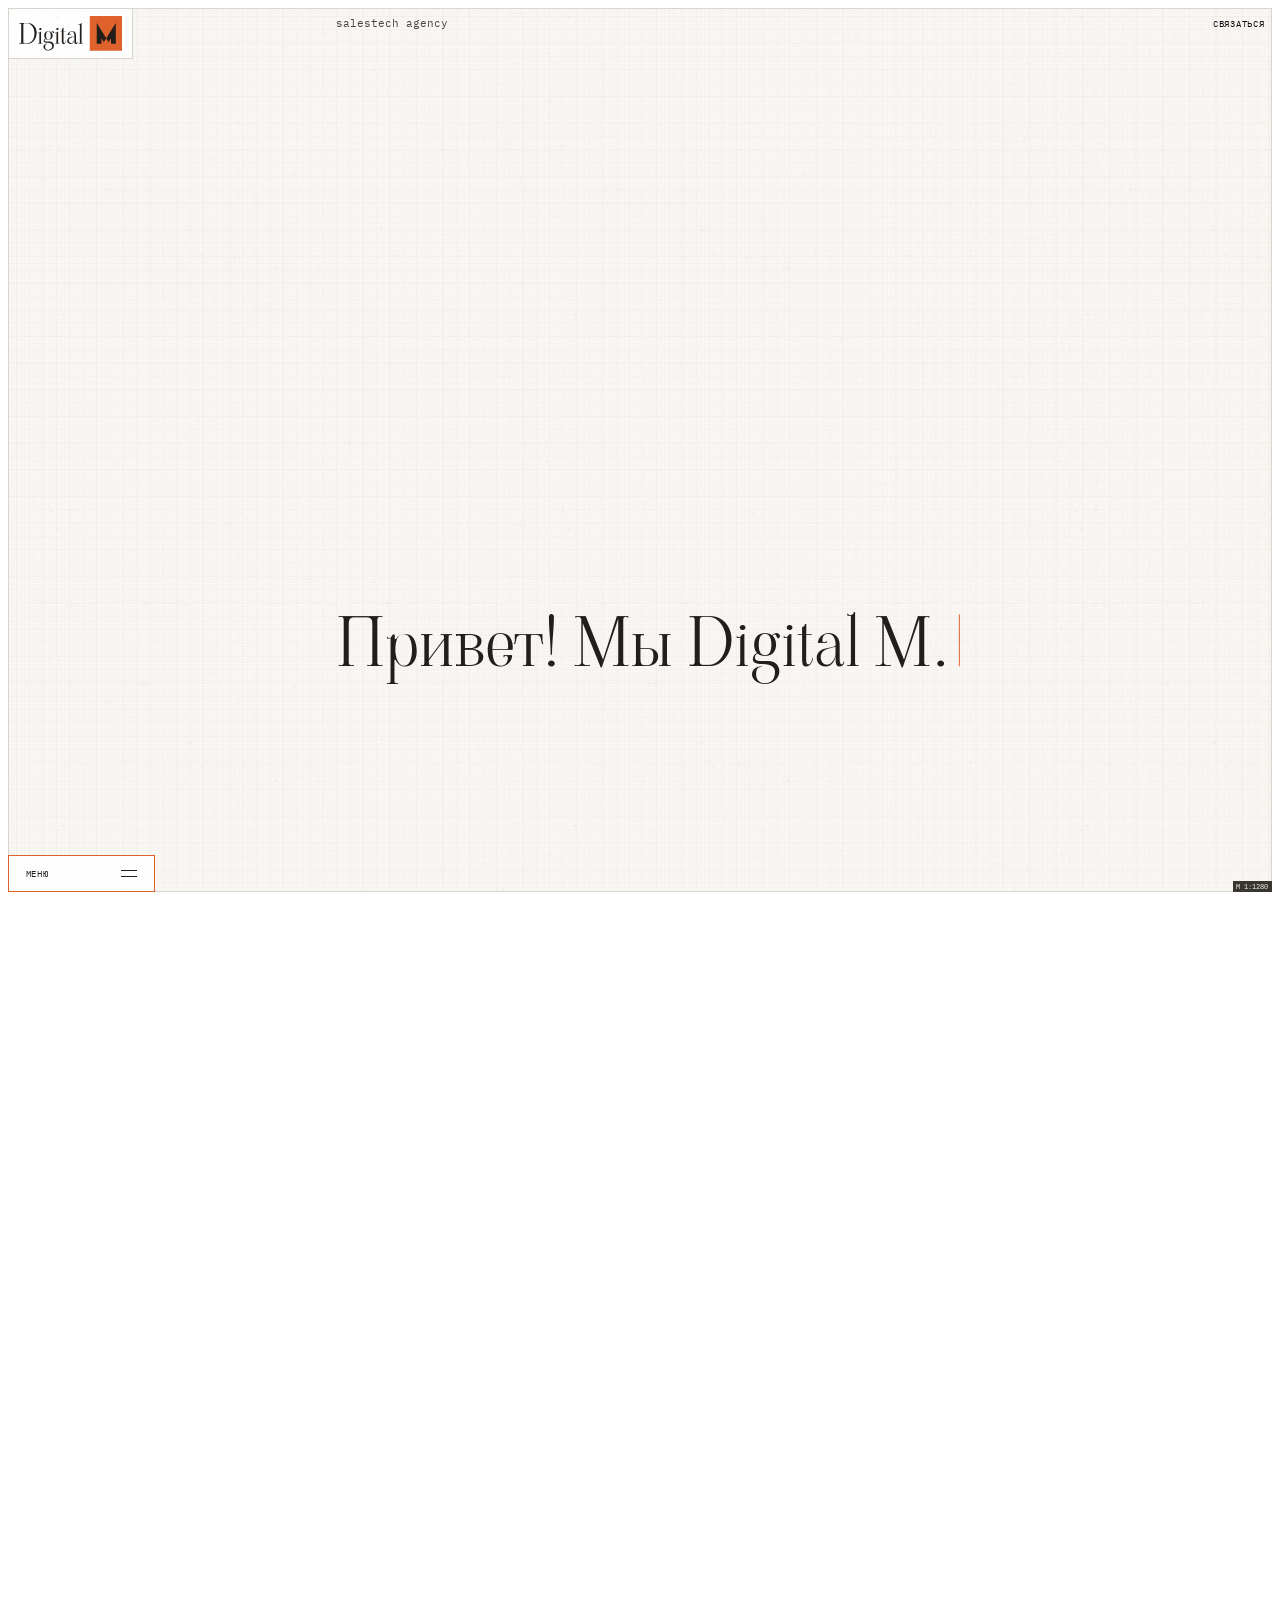
==== commit 9bb0911d: "Digital M — демо 12.10: команда подъезжает по одной со стыком" ====
--- a/1210/index.html
+++ b/1210/index.html
@@ -613,7 +613,8 @@
 const belt  = document.getElementById('belt');
 const cards = [...staff.children];
 const CARD_STEP = 34;
-const ГРУППА = [0, 90, 90, 190, 190];
+const ГРУППА = [0, 180, 340, 180, 340];
+const ФИНИШ  = [1, 0.4, 1, 0.4, 1];
 const карточки = [document.querySelector('.marina'), ...cards];
 const сдвигГруппы = new Map();
 const частиКарточек = карточки.map(c => [...c.querySelectorAll('.role, .name, .bio')]);
@@ -709,14 +710,15 @@
     const доли = карточки.map(c =>
       clamp01((W - (c.getBoundingClientRect().top - winTop - (сдвигГруппы.get(c) || 0)))
               / (W * 0.8)));
+    const ход = i => trail(доли[i] / ФИНИШ[i]);
     карточки.forEach((c, i) => {
-      const s = trail(доли[i]) * ГРУППА[i];
+      const s = ход(i) * ГРУППА[i];
       сдвигГруппы.set(c, s);
       c.style.transform = 'translate3d(0,' + px(s) + 'px,0)';
     });
     частиКарточек.forEach((части, i) => части.forEach((el, j) =>
       el.style.transform =
-        'translate3d(0,' + px(trail(доли[i]) * CARD_STEP * (j + 1)) + 'px,0)'));
+        'translate3d(0,' + px(ход(i) * CARD_STEP * (j + 1)) + 'px,0)'));
   }
   svcRows.forEach((el, k) =>
     el.style.transform = 'translate3d(0,' + px(lagRow(2, k)) + 'px,0)');
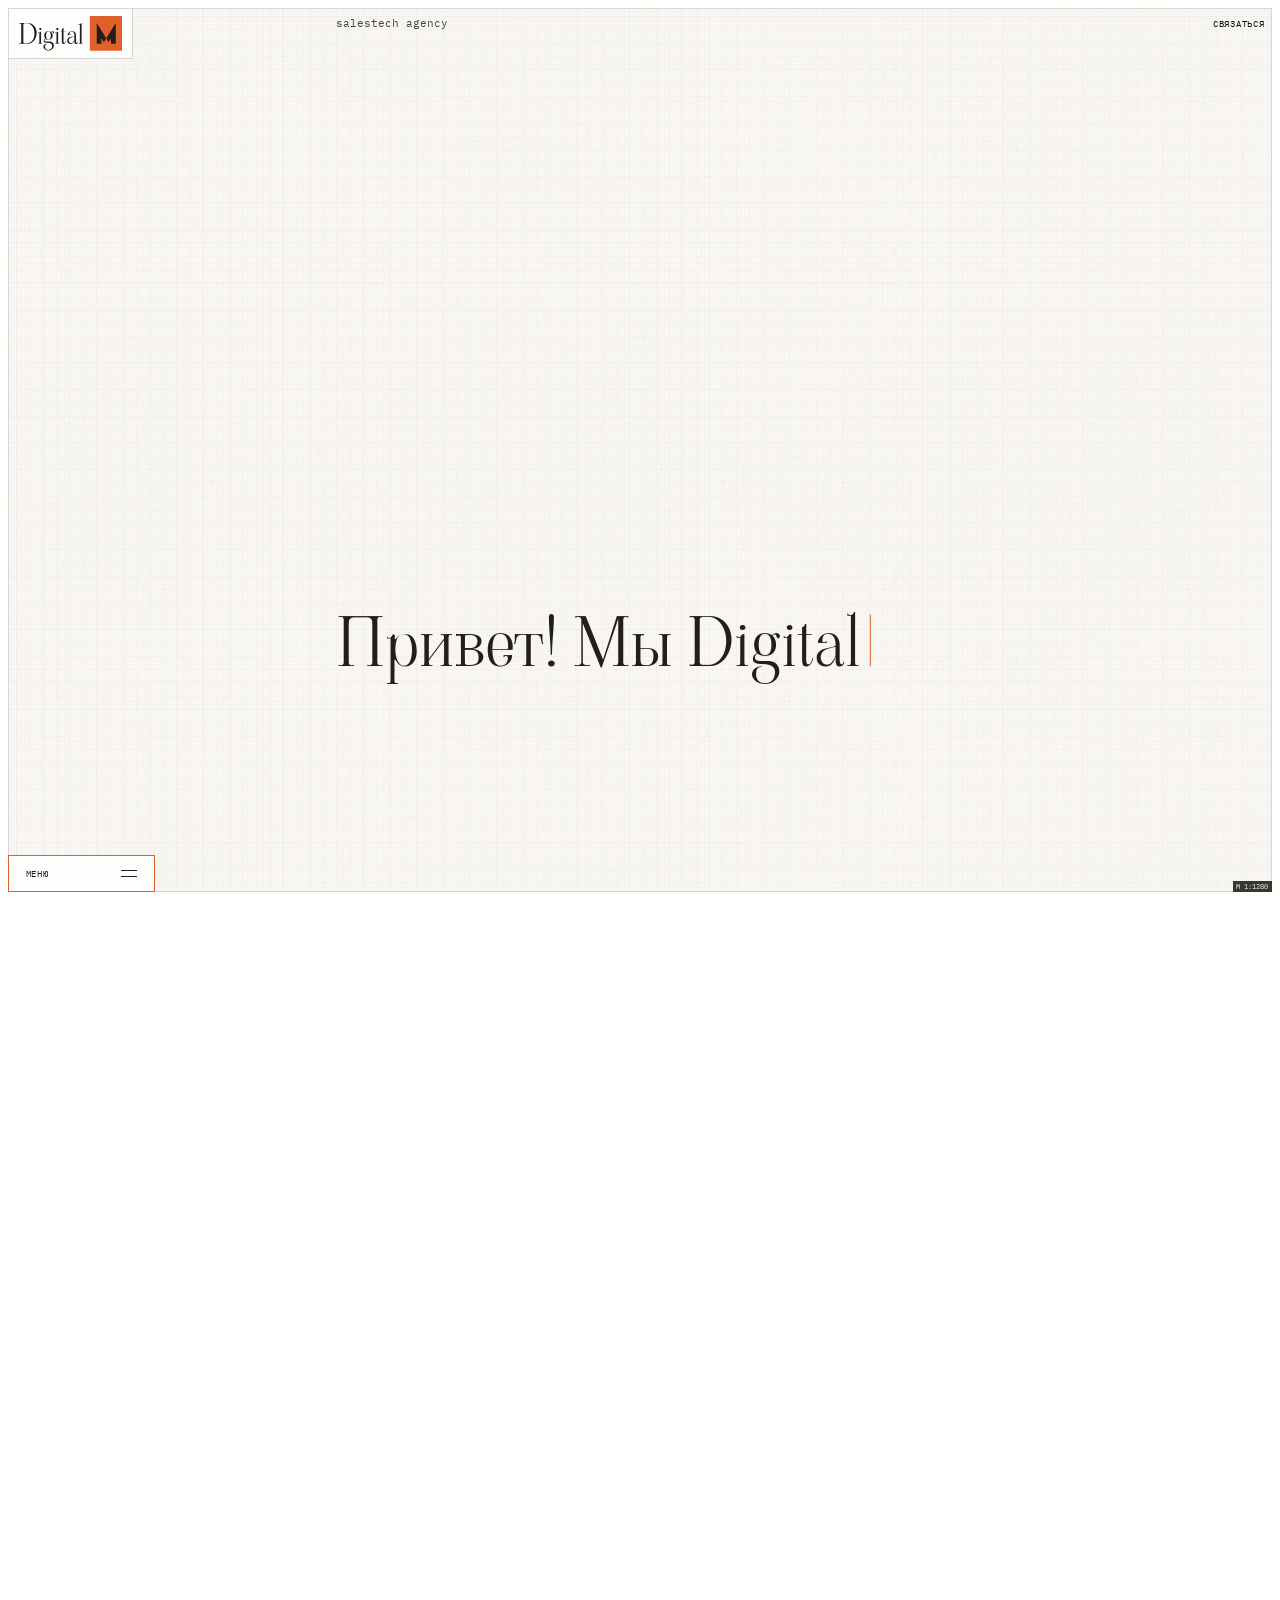
==== commit fd293949: "Digital M — демо 12.10: подъезд команды возвращён к исходному (парами)" ====
--- a/1210/index.html
+++ b/1210/index.html
@@ -613,8 +613,7 @@
 const belt  = document.getElementById('belt');
 const cards = [...staff.children];
 const CARD_STEP = 34;
-const ГРУППА = [0, 180, 340, 180, 340];
-const ФИНИШ  = [1, 0.4, 1, 0.4, 1];
+const ГРУППА = [0, 90, 90, 190, 190];
 const карточки = [document.querySelector('.marina'), ...cards];
 const сдвигГруппы = new Map();
 const частиКарточек = карточки.map(c => [...c.querySelectorAll('.role, .name, .bio')]);
@@ -710,15 +709,14 @@
     const доли = карточки.map(c =>
       clamp01((W - (c.getBoundingClientRect().top - winTop - (сдвигГруппы.get(c) || 0)))
               / (W * 0.8)));
-    const ход = i => trail(доли[i] / ФИНИШ[i]);
     карточки.forEach((c, i) => {
-      const s = ход(i) * ГРУППА[i];
+      const s = trail(доли[i]) * ГРУППА[i];
       сдвигГруппы.set(c, s);
       c.style.transform = 'translate3d(0,' + px(s) + 'px,0)';
     });
     частиКарточек.forEach((части, i) => части.forEach((el, j) =>
       el.style.transform =
-        'translate3d(0,' + px(ход(i) * CARD_STEP * (j + 1)) + 'px,0)'));
+        'translate3d(0,' + px(trail(доли[i]) * CARD_STEP * (j + 1)) + 'px,0)'));
   }
   svcRows.forEach((el, k) =>
     el.style.transform = 'translate3d(0,' + px(lagRow(2, k)) + 'px,0)');
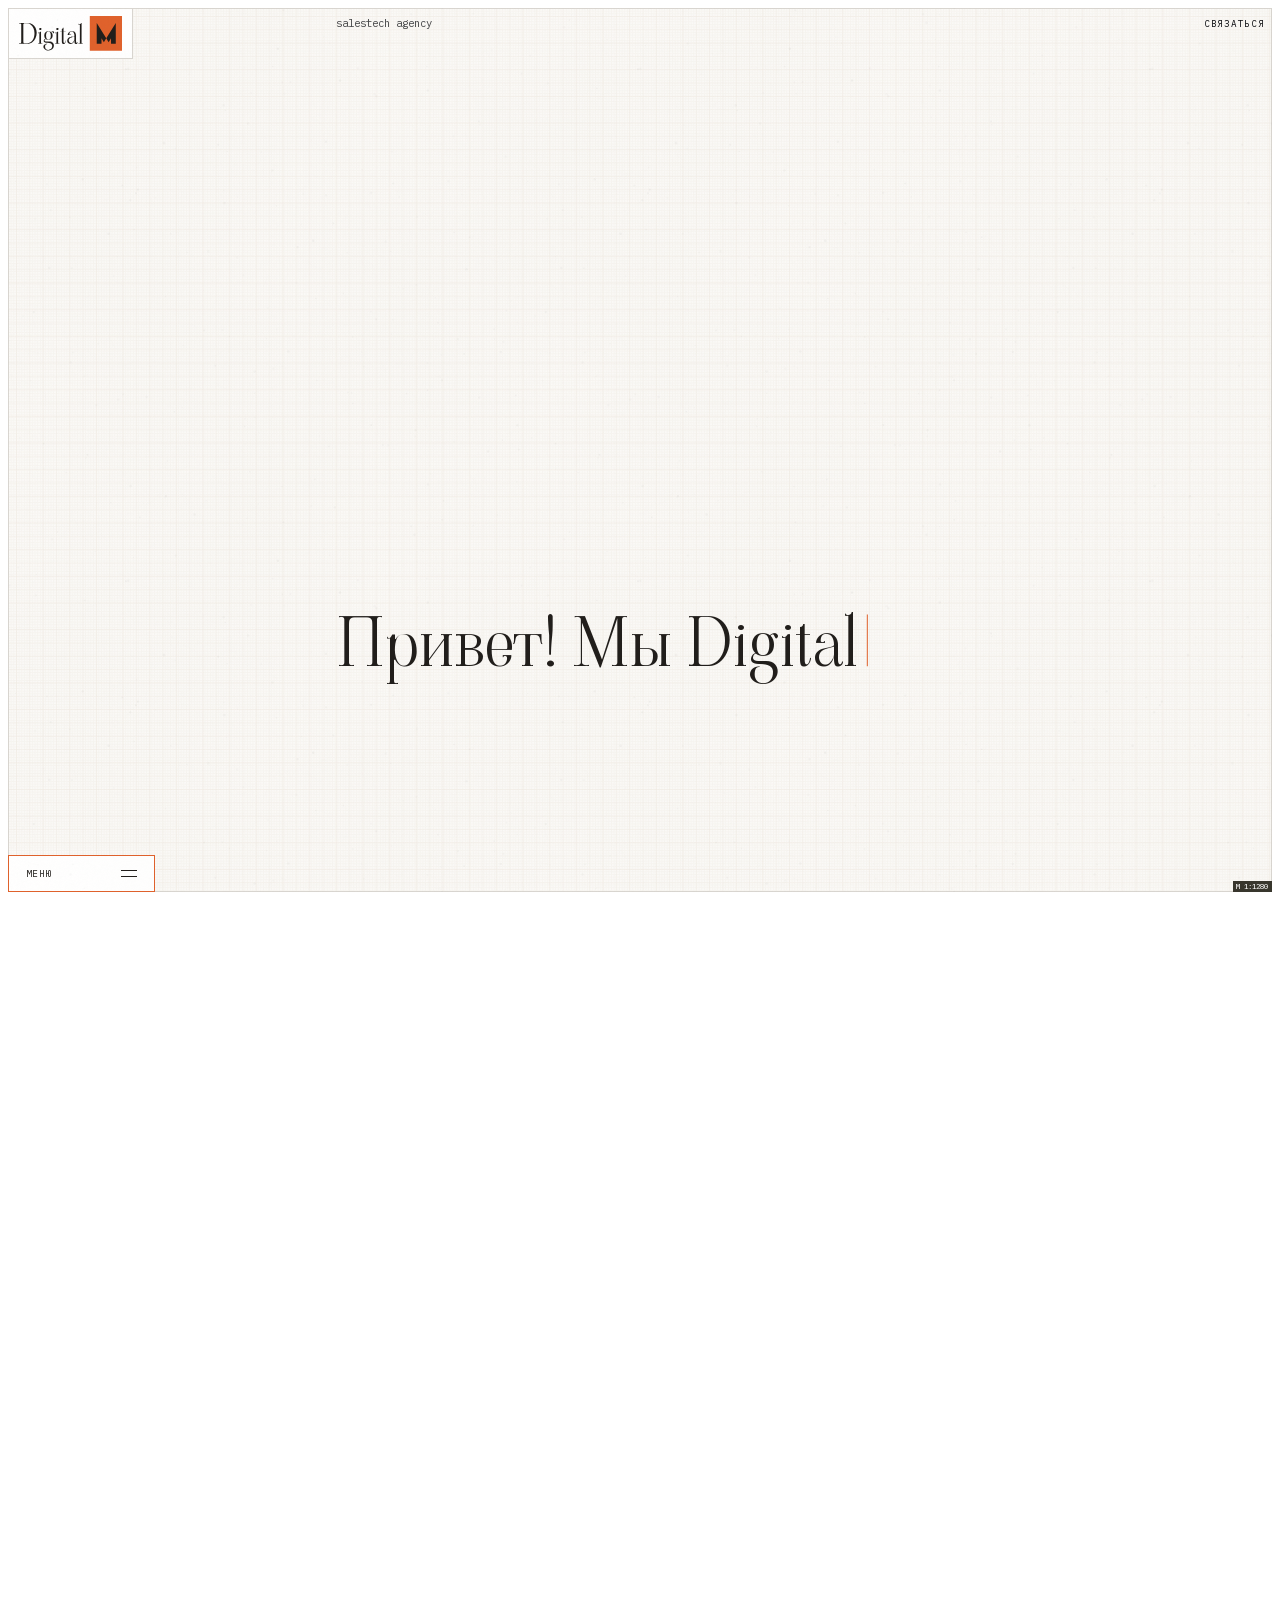
==== commit 0928439d: "Digital M — демо 12.10: шрифты внутри сайта, контакты из settings.js (пока только почта), форма на т" ====
--- a/1210/index.html
+++ b/1210/index.html
@@ -16,9 +16,7 @@
 <link rel="icon" href="favicon.svg" type="image/svg+xml">
 <link rel="apple-touch-icon" href="apple-touch-icon.png">
 <meta name="theme-color" content="#FBFAF8">
-<link rel="preconnect" href="https://fonts.googleapis.com">
-<link rel="preconnect" href="https://fonts.gstatic.com" crossorigin>
-<link href="https://fonts.googleapis.com/css2?family=IBM+Plex+Mono:wght@400&family=IBM+Plex+Sans:wght@400&family=Viaoda+Libre&display=swap" rel="stylesheet">
+<link href="fonts/fonts.css?v=1210" rel="stylesheet">
 <style>
 html{ font-size: calc(100vw / 120); }        
 html{ scrollbar-width:none }
@@ -358,11 +356,10 @@
                color:var(--mark-dark); }
 .form-info dd{ margin:.75rem 0 0; font-family:"IBM Plex Sans",system-ui,sans-serif;
                font-size:1.5rem; line-height:2.25rem; }
-.form-info dd.fish{ }
-.form-info a, .form-info .lnk{ color:inherit; text-decoration:none; cursor:pointer;
+.form-info a{ color:inherit; text-decoration:none; cursor:pointer;
             transition:color .25s ease; }
-.form-info a:hover, .form-info .lnk:hover{ color:var(--terra); }
-.form-info .lnk + .lnk{ margin-left:1.5rem; }
+.form-info a:hover{ color:var(--terra); }
+.form-info dd a + a{ margin-left:1.5rem; }
 .agree{ grid-column:1 / -1; position:relative; padding:1.5rem 0; display:flex; align-items:center; gap:.75rem;   
         cursor:pointer; font-family:"IBM Plex Sans",system-ui,sans-serif; font-size:1rem; line-height:1.5rem; }
 .agree input{ appearance:none; -webkit-appearance:none; flex:none; width:1.25rem; height:1.25rem; margin:0;
@@ -409,7 +406,7 @@
 .window.teal { --win:var(--teal);  --win-ink:var(--paper); --mark:var(--paper); }
 .window.ink  { --win:var(--ink);   --win-ink:var(--paper); --mark:var(--paper); }
 </style>
-<link rel="stylesheet" href="mobile.css?v=1210d" media="(max-width: 767px), (orientation: portrait) and (max-width: 1100px)">
+<link rel="stylesheet" href="mobile.css?v=1210h" media="(max-width: 767px), (orientation: portrait) and (max-width: 1100px)">
 <div class="sheet">
   <div class="window paper" id="win">
     <span class="x tl"></span><span class="x tr"></span><span class="x bl"></span><span class="x br"></span>
@@ -534,9 +531,9 @@
         <button class="form-send" type="submit"><span>отправить</span></button>
       </form>
       <dl class="form-info">
-        <div><dt>телефон</dt><dd class="fish"><span class="lnk">+7 000 000-00-00</span></dd></div>
-        <div><dt>почта</dt><dd><a href="mailto:info@digitalm.agency">info@digitalm.agency</a></dd></div>
-        <div><dt>мессенджеры</dt><dd class="fish"><span class="lnk">телеграм</span><span class="lnk">вотсап</span><span class="lnk">макс</span></dd></div>
+        <div><dt>телефон</dt><dd><a data-c="phone"></a></dd></div>
+        <div><dt>почта</dt><dd><a data-c="email"></a></dd></div>
+        <div><dt>мессенджеры</dt><dd><a data-c="telegram">телеграм</a><a data-c="whatsapp">вотсап</a><a data-c="max">макс</a></dd></div>
       </dl>
     </section>
     </div>
@@ -589,9 +586,9 @@
         <a href="#"><span>Кейсы</span></a>
         <a href="#"><span>Связаться</span></a>
         <dl class="menu-contacts">
-          <div><dt>телефон</dt><dd><span class="lnk">+7 000 000-00-00</span></dd></div>
-          <div><dt>мессенджеры</dt><dd><span class="lnk">телеграм</span><span class="lnk">вотсап</span><span class="lnk">макс</span></dd></div>
-          <div><dt>почта</dt><dd><a href="mailto:info@digitalm.agency">info@digitalm.agency</a></dd></div>
+          <div><dt>телефон</dt><dd><a data-c="phone"></a></dd></div>
+          <div><dt>мессенджеры</dt><dd><a data-c="telegram">телеграм</a><a data-c="whatsapp">вотсап</a><a data-c="max">макс</a></dd></div>
+          <div><dt>почта</dt><dd><a data-c="email"></a></dd></div>
         </dl>
       </nav>
     </div>
@@ -599,7 +596,18 @@
     <div class="scale" id="scale">M 1:1920</div>
   </div>
 </div>
+<script src="settings.js?v=1210"></script>
 <script>
+{ const C = Object.assign({ email: 'info@digitalm.agency' }, window.CONTACTS);
+  document.querySelectorAll('[data-c]').forEach(a => {
+    const v = (C[a.dataset.c] || '').trim();
+    if (!v) { a.remove(); return; }
+    if (a.dataset.c === 'phone') { a.textContent = v; a.href = 'tel:' + v.replace(/[^\d+]/g, ''); }
+    else if (a.dataset.c === 'email') { a.textContent = v; a.href = 'mailto:' + v; }
+    else { a.href = v; a.target = '_blank'; a.rel = 'noopener'; }
+  });
+  document.querySelectorAll('.form-info dd, .menu-contacts dd').forEach(dd => { if (!dd.querySelector('a')) dd.parentElement.remove(); });
+}
 { const p = new URLSearchParams(location.search).get('paper');
   if (p === 'heron' || p === 'white') document.documentElement.classList.add('paper-' + p); }
 if (new URLSearchParams(location.search).get('cases') !== '1') document.getElementById('cases').remove();
@@ -985,7 +993,7 @@
   if (e.target.hasAttribute('data-reach')) form.querySelectorAll('[data-reach]').forEach(i => i.closest('.f').classList.remove('err'));
 }));
 async function отправить(form){
-  const url = form.dataset.endpoint;
+  const url = form.dataset.endpoint || window.FORM_ENDPOINT || '';
   if (!url) { console.info('[форма — демо, не отправлено]', Object.fromEntries(new FormData(form))); return true; }
   try { const r = await fetch(url, { method: 'POST', body: new FormData(form) }); return r.ok; }
   catch (e) { return false; }
--- a/1210/fonts/fonts.css
+++ b/1210/fonts/fonts.css
@@ -0,0 +1,113 @@
+/* Шрифты сайта — локально (12.10), раньше грузились с Google Fonts. Начертания 400; наборы: кириллица и латиница. */
+/* cyrillic-ext */
+@font-face {
+  font-family: 'IBM Plex Mono';
+  font-style: normal;
+  font-weight: 400;
+  font-display: swap;
+  src: url(ibm-plex-mono-400-cyrillic-ext.woff2) format('woff2');
+  unicode-range: U+0460-052F, U+1C80-1C8A, U+20B4, U+2DE0-2DFF, U+A640-A69F, U+FE2E-FE2F;
+}
+/* cyrillic */
+@font-face {
+  font-family: 'IBM Plex Mono';
+  font-style: normal;
+  font-weight: 400;
+  font-display: swap;
+  src: url(ibm-plex-mono-400-cyrillic.woff2) format('woff2');
+  unicode-range: U+0301, U+0400-045F, U+0490-0491, U+04B0-04B1, U+2116;
+}
+/* latin-ext */
+@font-face {
+  font-family: 'IBM Plex Mono';
+  font-style: normal;
+  font-weight: 400;
+  font-display: swap;
+  src: url(ibm-plex-mono-400-latin-ext.woff2) format('woff2');
+  unicode-range: U+0100-02BA, U+02BD-02C5, U+02C7-02CC, U+02CE-02D7, U+02DD-02FF, U+0304, U+0308, U+0329, U+1D00-1DBF, U+1E00-1E9F, U+1EF2-1EFF, U+2020, U+20A0-20AB, U+20AD-20C4, U+2113, U+2C60-2C7F, U+A720-A7FF;
+}
+/* latin */
+@font-face {
+  font-family: 'IBM Plex Mono';
+  font-style: normal;
+  font-weight: 400;
+  font-display: swap;
+  src: url(ibm-plex-mono-400-latin.woff2) format('woff2');
+  unicode-range: U+0000-00FF, U+0131, U+0152-0153, U+02BB-02BC, U+02C6, U+02DA, U+02DC, U+0304, U+0308, U+0329, U+2000-206F, U+20AC, U+2122, U+2191, U+2193, U+2212, U+2215, U+FEFF, U+FFFD;
+}
+/* cyrillic-ext */
+@font-face {
+  font-family: 'IBM Plex Sans';
+  font-style: normal;
+  font-weight: 400;
+  font-stretch: 100%;
+  font-display: swap;
+  src: url(ibm-plex-sans-400-cyrillic-ext.woff2) format('woff2');
+  unicode-range: U+0460-052F, U+1C80-1C8A, U+20B4, U+2DE0-2DFF, U+A640-A69F, U+FE2E-FE2F;
+}
+/* cyrillic */
+@font-face {
+  font-family: 'IBM Plex Sans';
+  font-style: normal;
+  font-weight: 400;
+  font-stretch: 100%;
+  font-display: swap;
+  src: url(ibm-plex-sans-400-cyrillic.woff2) format('woff2');
+  unicode-range: U+0301, U+0400-045F, U+0490-0491, U+04B0-04B1, U+2116;
+}
+/* latin-ext */
+@font-face {
+  font-family: 'IBM Plex Sans';
+  font-style: normal;
+  font-weight: 400;
+  font-stretch: 100%;
+  font-display: swap;
+  src: url(ibm-plex-sans-400-latin-ext.woff2) format('woff2');
+  unicode-range: U+0100-02BA, U+02BD-02C5, U+02C7-02CC, U+02CE-02D7, U+02DD-02FF, U+0304, U+0308, U+0329, U+1D00-1DBF, U+1E00-1E9F, U+1EF2-1EFF, U+2020, U+20A0-20AB, U+20AD-20C4, U+2113, U+2C60-2C7F, U+A720-A7FF;
+}
+/* latin */
+@font-face {
+  font-family: 'IBM Plex Sans';
+  font-style: normal;
+  font-weight: 400;
+  font-stretch: 100%;
+  font-display: swap;
+  src: url(ibm-plex-sans-400-latin.woff2) format('woff2');
+  unicode-range: U+0000-00FF, U+0131, U+0152-0153, U+02BB-02BC, U+02C6, U+02DA, U+02DC, U+0304, U+0308, U+0329, U+2000-206F, U+20AC, U+2122, U+2191, U+2193, U+2212, U+2215, U+FEFF, U+FFFD;
+}
+/* cyrillic-ext */
+@font-face {
+  font-family: 'Viaoda Libre';
+  font-style: normal;
+  font-weight: 400;
+  font-display: swap;
+  src: url(viaoda-libre-400-cyrillic-ext.woff2) format('woff2');
+  unicode-range: U+0460-052F, U+1C80-1C8A, U+20B4, U+2DE0-2DFF, U+A640-A69F, U+FE2E-FE2F;
+}
+/* cyrillic */
+@font-face {
+  font-family: 'Viaoda Libre';
+  font-style: normal;
+  font-weight: 400;
+  font-display: swap;
+  src: url(viaoda-libre-400-cyrillic.woff2) format('woff2');
+  unicode-range: U+0301, U+0400-045F, U+0490-0491, U+04B0-04B1, U+2116;
+}
+/* latin-ext */
+@font-face {
+  font-family: 'Viaoda Libre';
+  font-style: normal;
+  font-weight: 400;
+  font-display: swap;
+  src: url(viaoda-libre-400-latin-ext.woff2) format('woff2');
+  unicode-range: U+0100-02BA, U+02BD-02C5, U+02C7-02CC, U+02CE-02D7, U+02DD-02FF, U+0304, U+0308, U+0329, U+1D00-1DBF, U+1E00-1E9F, U+1EF2-1EFF, U+2020, U+20A0-20AB, U+20AD-20C4, U+2113, U+2C60-2C7F, U+A720-A7FF;
+}
+/* latin */
+@font-face {
+  font-family: 'Viaoda Libre';
+  font-style: normal;
+  font-weight: 400;
+  font-display: swap;
+  src: url(viaoda-libre-400-latin.woff2) format('woff2');
+  unicode-range: U+0000-00FF, U+0131, U+0152-0153, U+02BB-02BC, U+02C6, U+02DA, U+02DC, U+0304, U+0308, U+0329, U+2000-206F, U+20AC, U+2122, U+2191, U+2193, U+2212, U+2215, U+FEFF, U+FFFD;
+}
--- a/1210/mobile.css
+++ b/1210/mobile.css
@@ -64,6 +64,11 @@
 .f.tall{ height:6.75rem; }                             
 .f textarea{ top:2.25rem; bottom:.75rem; font-size:1.25rem; line-height:1.5rem; }
 .form-send{ height:var(--btn-h); }                     
+.form-grid .f, .form-grid .f.tall{ height:4rem; }                                   
+.form-grid .f-label, .form-grid .f.tall .f-file{ top:.5rem; }
+.form-grid .f input{ bottom:.5rem; }
+.form-grid .f textarea{ top:1.75rem; bottom:.5rem; line-height:1.75rem; padding:0; scrollbar-width:none; }   
+.form-grid .f textarea::-webkit-scrollbar{ display:none; }
 .form-info{ position:static; grid-column:1 / -1; grid-template-columns:1fr 1fr; column-gap:var(--gut);
             row-gap:1rem; margin:1.5rem 0 7rem; }
 .form-info div:nth-child(2){ grid-column:1 / -1; order:3; }
@@ -89,7 +94,7 @@
 .menu-contacts a{ color:inherit; text-decoration:none; display:inline; height:auto; padding:0; overflow:visible;
                   font-size:inherit; letter-spacing:inherit; text-transform:none; }
 .menu-panel .menu-contacts a::before, .menu-panel .menu-contacts a::after{ content:none; }   
-.menu-contacts a:active, .menu-contacts .lnk:active{ color:var(--terra); }
+.menu-contacts a:active{ color:var(--terra); }
 .scene-cases{ display:block; padding:4rem 0 0; }
 .cases-head{ display:none; }
 .cases-tape{ margin:0; overflow-x:auto; overflow-y:hidden; padding-bottom:2rem;   
